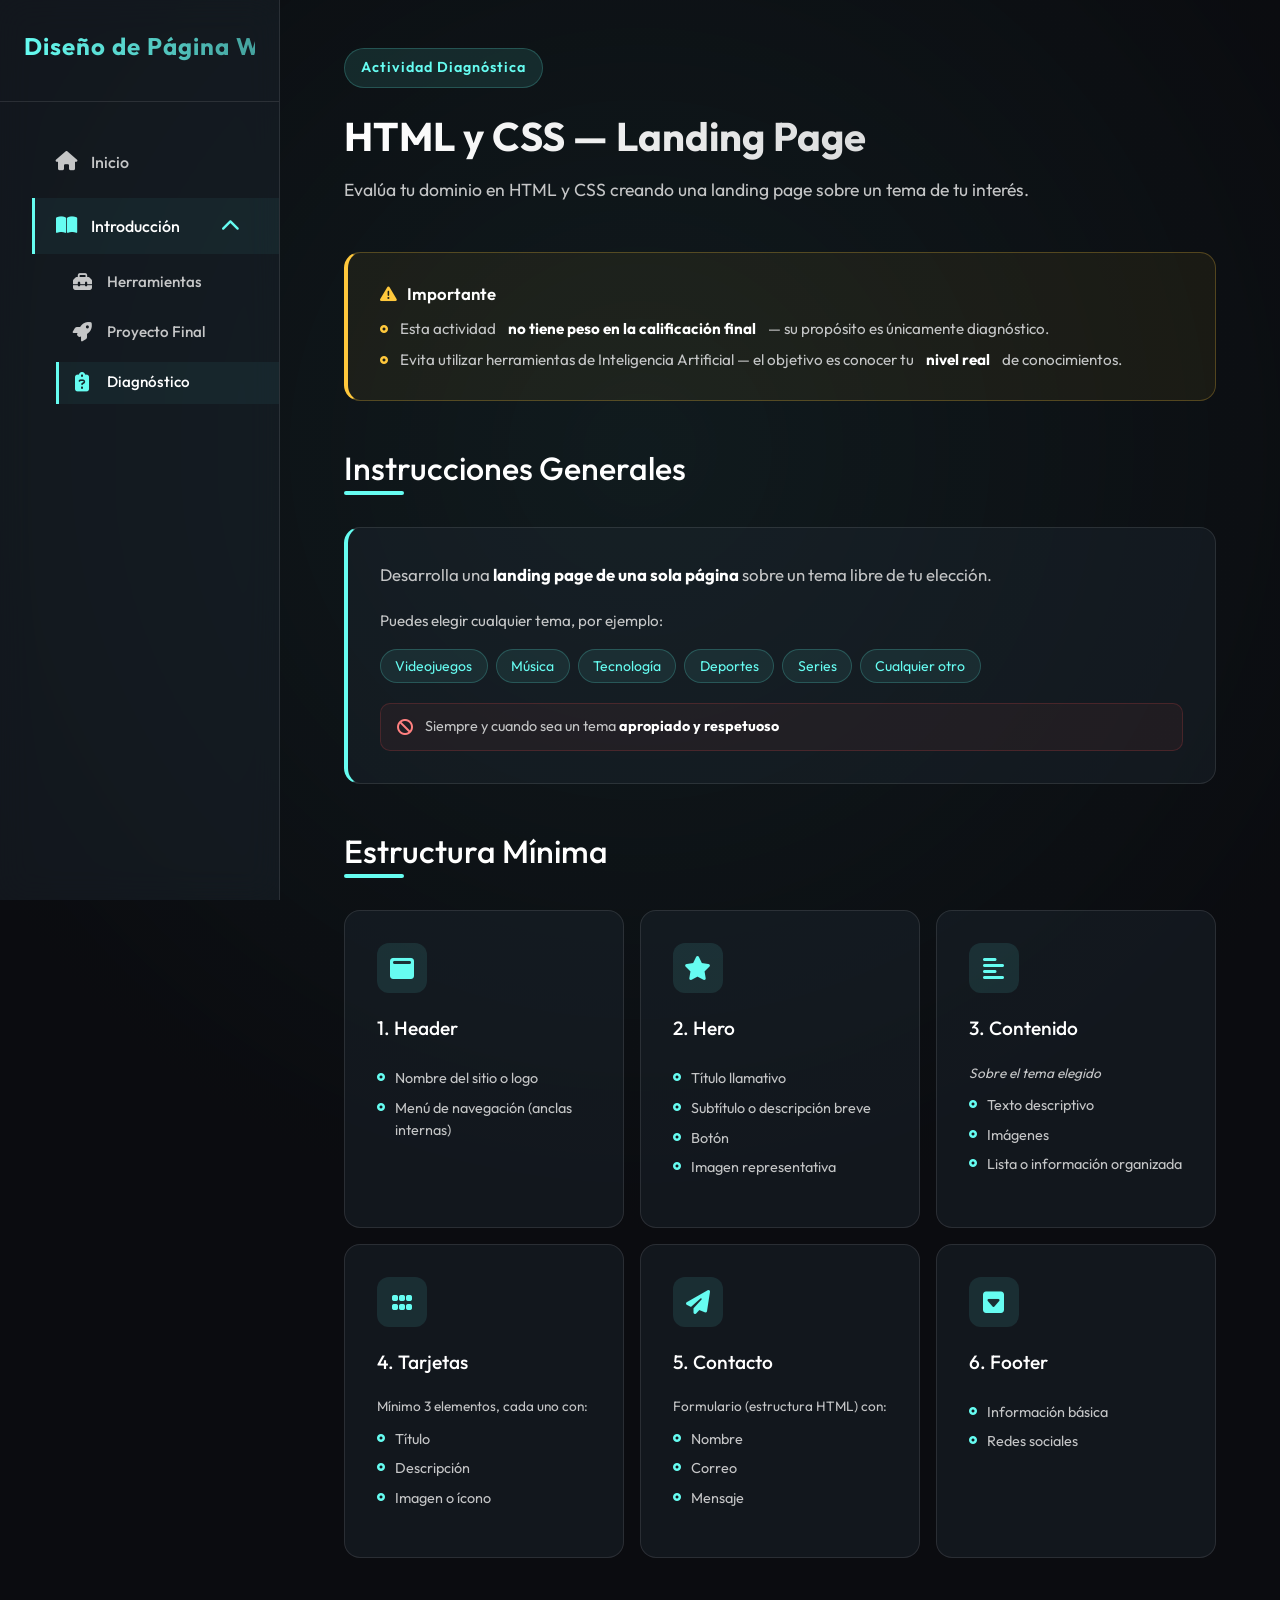
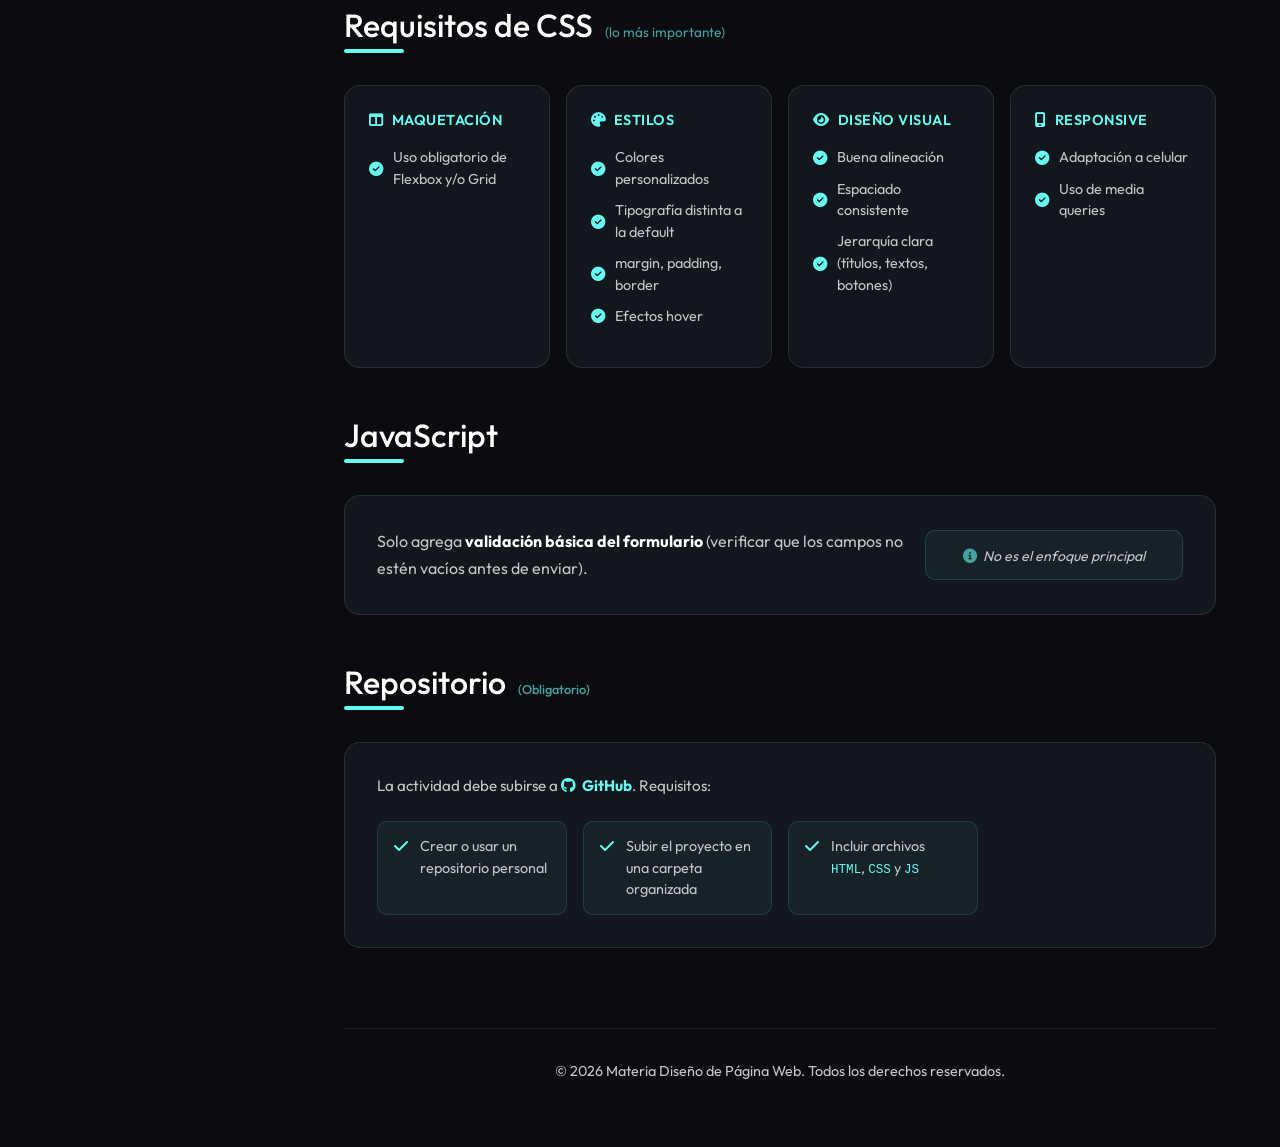
==== Introduccion/Actividad-Diagnostico/index.html @ 223dacec "Add initial project structure and core files for Diseño de Página Web course - Create README.md with" ====
<!DOCTYPE html>
<html lang="es">
<head>
    <meta charset="UTF-8">
    <meta name="viewport" content="width=device-width, initial-scale=1.0">
    <title>Diagnóstico | Diseño de Página Web</title>
    <!-- Bootstrap 5 -->
    <link rel="stylesheet" href="https://cdn.jsdelivr.net/npm/bootstrap@5.3.3/dist/css/bootstrap.min.css">
    <!-- FontAwesome for Icons -->
    <link rel="stylesheet" href="https://cdnjs.cloudflare.com/ajax/libs/font-awesome/6.4.0/css/all.min.css">
    <!-- Custom CSS -->
    <link rel="stylesheet" href="../../css/styles.css">
</head>
<body>

    <!-- Mobile Menu Toggle -->
    <button class="menu-toggle" id="menu-toggle">
        <i class="fa-solid fa-bars"></i>
    </button>

    <div class="app-container">
        
        <!-- Sidebar Navigation -->
        <aside class="sidebar" id="sidebar">
            <div class="sidebar-header dropdown-header">
                <h2>Diseño de Página Web <i class="fa-solid fa-chevron-down"></i></h2>
            </div>
            <nav class="sidebar-nav collapse-menu" id="sidebar-nav">
                <ul>
                    <li class="nav-item">
                        <a href="../../index.html" class="nav-link">
                            <i class="fa-solid fa-house"></i>
                            Inicio
                        </a>
                    </li>
                    <li class="nav-item accordion-item">
                        <div class="nav-link accordion-toggle active" style="cursor: pointer; display: flex; align-items: center; justify-content: space-between;">
                            <div style="display: flex; align-items: center;">
                                <i class="fa-solid fa-book-open"></i>
                                Introducción
                            </div>
                            <i class="fa-solid fa-chevron-down accordion-icon" style="transition: transform 0.3s ease; transform: rotate(-180deg);"></i>
                        </div>
                        <ul class="submenu" style="display: block; padding-left: 1.5rem; list-style: none; margin-top: 0.5rem; margin-bottom: 0.5rem;">
                            <li class="nav-item" style="margin-bottom: 0.5rem;">
                                <a href="../Herramientas/index.html" class="nav-link" style="font-size: 0.95rem; padding: 0.6rem 1rem;">
                                    <i class="fa-solid fa-toolbox"></i>
                                    Herramientas
                                </a>
                            </li>
                            <li class="nav-item" style="margin-bottom: 0.5rem;">
                                <a href="../Proyecto-Final/index.html" class="nav-link" style="font-size: 0.95rem; padding: 0.6rem 1rem;">
                                    <i class="fa-solid fa-rocket"></i>
                                    Proyecto Final
                                </a>
                            </li>
                            <li class="nav-item">
                                <a href="index.html" class="nav-link active" style="font-size: 0.95rem; padding: 0.6rem 1rem;">
                                    <i class="fa-solid fa-clipboard-question"></i>
                                    Diagnóstico
                                </a>
                            </li>
                        </ul>
                    </li>
                </ul>
            </nav>
        </aside>

        <!-- Main Content Area -->
        <main class="main-content">

            <div class="page-header">
                <span class="hero-tag">Actividad Diagnóstica</span>
                <h1 class="page-title">HTML y CSS — Landing Page</h1>
                <p class="page-desc">Evalúa tu dominio en HTML y CSS creando una landing page sobre un tema de tu interés.</p>
            </div>

            <!-- Aviso importante -->
            <section style="margin-bottom: 3rem;">
                <div style="background: rgba(255, 200, 60, 0.06); border: 1px solid rgba(255, 200, 60, 0.25); border-left: 4px solid #ffc83c; border-radius: 16px; padding: 1.75rem 2rem;">
                    <p style="color: var(--text-primary); font-weight: 600; font-size: 1.05rem; margin-bottom: 0.75rem;">
                        <i class="fa-solid fa-triangle-exclamation" style="color: #ffc83c; margin-right: 0.6rem;"></i>Importante
                    </p>
                    <ul style="list-style: none; padding: 0; margin: 0; display: flex; flex-direction: column; gap: 0.5rem;">
                        <li style="display: flex; align-items: center; gap: 0.75rem; color: var(--text-secondary); font-size: 0.95rem;">
                            <i class="fa-solid fa-circle-dot" style="color: #ffc83c; font-size: 0.5rem; flex-shrink: 0;"></i>
                            Esta actividad <strong style="color: var(--text-primary);">no tiene peso en la calificación final</strong> — su propósito es únicamente diagnóstico.
                        </li>
                        <li style="display: flex; align-items: center; gap: 0.75rem; color: var(--text-secondary); font-size: 0.95rem;">
                            <i class="fa-solid fa-circle-dot" style="color: #ffc83c; font-size: 0.5rem; flex-shrink: 0;"></i>
                            Evita utilizar herramientas de Inteligencia Artificial — el objetivo es conocer tu <strong style="color: var(--text-primary);">nivel real</strong> de conocimientos.
                        </li>
                    </ul>
                </div>
            </section>

            <!-- Instrucciones -->
            <section style="margin-bottom: 3rem;">
                <h2 class="section-title">Instrucciones Generales</h2>
                <div style="background: var(--glass-bg); border: 1px solid var(--glass-border); border-left: 4px solid var(--accent-primary); border-radius: 16px; padding: 2rem;">
                    <p style="color: var(--text-secondary); line-height: 1.8; font-size: 1.05rem; margin-bottom: 1.25rem;">
                        Desarrolla una <strong style="color: var(--text-primary);">landing page de una sola página</strong> sobre un tema libre de tu elección.
                    </p>
                    <p style="color: var(--text-secondary); font-size: 0.95rem; margin-bottom: 1rem;">Puedes elegir cualquier tema, por ejemplo:</p>
                    <div class="row g-2" style="margin-bottom: 1.25rem;">
                        <div class="col-auto"><span style="display: inline-block; padding: 0.35rem 0.9rem; background: rgba(102,252,241,0.08); border: 1px solid rgba(102,252,241,0.2); border-radius: 20px; color: var(--accent-primary); font-size: 0.88rem;">Videojuegos</span></div>
                        <div class="col-auto"><span style="display: inline-block; padding: 0.35rem 0.9rem; background: rgba(102,252,241,0.08); border: 1px solid rgba(102,252,241,0.2); border-radius: 20px; color: var(--accent-primary); font-size: 0.88rem;">Música</span></div>
                        <div class="col-auto"><span style="display: inline-block; padding: 0.35rem 0.9rem; background: rgba(102,252,241,0.08); border: 1px solid rgba(102,252,241,0.2); border-radius: 20px; color: var(--accent-primary); font-size: 0.88rem;">Tecnología</span></div>
                        <div class="col-auto"><span style="display: inline-block; padding: 0.35rem 0.9rem; background: rgba(102,252,241,0.08); border: 1px solid rgba(102,252,241,0.2); border-radius: 20px; color: var(--accent-primary); font-size: 0.88rem;">Deportes</span></div>
                        <div class="col-auto"><span style="display: inline-block; padding: 0.35rem 0.9rem; background: rgba(102,252,241,0.08); border: 1px solid rgba(102,252,241,0.2); border-radius: 20px; color: var(--accent-primary); font-size: 0.88rem;">Series</span></div>
                        <div class="col-auto"><span style="display: inline-block; padding: 0.35rem 0.9rem; background: rgba(102,252,241,0.08); border: 1px solid rgba(102,252,241,0.2); border-radius: 20px; color: var(--accent-primary); font-size: 0.88rem;">Cualquier otro</span></div>
                    </div>
                    <div style="display: flex; align-items: center; gap: 0.75rem; padding: 0.75rem 1rem; background: rgba(255,80,80,0.06); border: 1px solid rgba(255,80,80,0.18); border-radius: 10px;">
                        <i class="fa-solid fa-ban" style="color: #ff8080; flex-shrink: 0;"></i>
                        <span style="color: var(--text-secondary); font-size: 0.9rem;">Siempre y cuando sea un tema <strong style="color: var(--text-primary);">apropiado y respetuoso</strong></span>
                    </div>
                </div>
            </section>

            <!-- Estructura Mínima -->
            <section style="margin-bottom: 3rem;">
                <h2 class="section-title">Estructura Mínima</h2>
                <div class="row g-3">
                    <div class="col-12 col-sm-6 col-lg-4">
                        <div class="feature-card h-100">
                            <div class="feature-icon"><i class="fa-solid fa-window-maximize"></i></div>
                            <h3>1. Header</h3>
                            <ul style="list-style: none; padding: 0; margin-top: 0.75rem; display: flex; flex-direction: column; gap: 0.5rem;">
                                <li style="display: flex; align-items: flex-start; gap: 0.6rem; color: var(--text-secondary); font-size: 0.9rem;"><i class="fa-solid fa-circle-dot" style="color: var(--accent-primary); font-size: 0.5rem; margin-top: 5px; flex-shrink: 0;"></i> Nombre del sitio o logo</li>
                                <li style="display: flex; align-items: flex-start; gap: 0.6rem; color: var(--text-secondary); font-size: 0.9rem;"><i class="fa-solid fa-circle-dot" style="color: var(--accent-primary); font-size: 0.5rem; margin-top: 5px; flex-shrink: 0;"></i> Menú de navegación (anclas internas)</li>
                            </ul>
                        </div>
                    </div>
                    <div class="col-12 col-sm-6 col-lg-4">
                        <div class="feature-card h-100">
                            <div class="feature-icon"><i class="fa-solid fa-star"></i></div>
                            <h3>2. Hero</h3>
                            <ul style="list-style: none; padding: 0; margin-top: 0.75rem; display: flex; flex-direction: column; gap: 0.5rem;">
                                <li style="display: flex; align-items: flex-start; gap: 0.6rem; color: var(--text-secondary); font-size: 0.9rem;"><i class="fa-solid fa-circle-dot" style="color: var(--accent-primary); font-size: 0.5rem; margin-top: 5px; flex-shrink: 0;"></i> Título llamativo</li>
                                <li style="display: flex; align-items: flex-start; gap: 0.6rem; color: var(--text-secondary); font-size: 0.9rem;"><i class="fa-solid fa-circle-dot" style="color: var(--accent-primary); font-size: 0.5rem; margin-top: 5px; flex-shrink: 0;"></i> Subtítulo o descripción breve</li>
                                <li style="display: flex; align-items: flex-start; gap: 0.6rem; color: var(--text-secondary); font-size: 0.9rem;"><i class="fa-solid fa-circle-dot" style="color: var(--accent-primary); font-size: 0.5rem; margin-top: 5px; flex-shrink: 0;"></i> Botón</li>
                                <li style="display: flex; align-items: flex-start; gap: 0.6rem; color: var(--text-secondary); font-size: 0.9rem;"><i class="fa-solid fa-circle-dot" style="color: var(--accent-primary); font-size: 0.5rem; margin-top: 5px; flex-shrink: 0;"></i> Imagen representativa</li>
                            </ul>
                        </div>
                    </div>
                    <div class="col-12 col-sm-6 col-lg-4">
                        <div class="feature-card h-100">
                            <div class="feature-icon"><i class="fa-solid fa-align-left"></i></div>
                            <h3>3. Contenido</h3>
                            <p style="color: var(--text-secondary); font-size: 0.85rem; margin: 0.4rem 0 0.75rem; font-style: italic;">Sobre el tema elegido</p>
                            <ul style="list-style: none; padding: 0; display: flex; flex-direction: column; gap: 0.5rem;">
                                <li style="display: flex; align-items: flex-start; gap: 0.6rem; color: var(--text-secondary); font-size: 0.9rem;"><i class="fa-solid fa-circle-dot" style="color: var(--accent-primary); font-size: 0.5rem; margin-top: 5px; flex-shrink: 0;"></i> Texto descriptivo</li>
                                <li style="display: flex; align-items: flex-start; gap: 0.6rem; color: var(--text-secondary); font-size: 0.9rem;"><i class="fa-solid fa-circle-dot" style="color: var(--accent-primary); font-size: 0.5rem; margin-top: 5px; flex-shrink: 0;"></i> Imágenes</li>
                                <li style="display: flex; align-items: flex-start; gap: 0.6rem; color: var(--text-secondary); font-size: 0.9rem;"><i class="fa-solid fa-circle-dot" style="color: var(--accent-primary); font-size: 0.5rem; margin-top: 5px; flex-shrink: 0;"></i> Lista o información organizada</li>
                            </ul>
                        </div>
                    </div>
                    <div class="col-12 col-sm-6 col-lg-4">
                        <div class="feature-card h-100">
                            <div class="feature-icon"><i class="fa-solid fa-grip"></i></div>
                            <h3>4. Tarjetas</h3>
                            <p style="color: var(--text-secondary); font-size: 0.85rem; margin: 0.4rem 0 0.75rem;">Mínimo 3 elementos, cada uno con:</p>
                            <ul style="list-style: none; padding: 0; display: flex; flex-direction: column; gap: 0.5rem;">
                                <li style="display: flex; align-items: flex-start; gap: 0.6rem; color: var(--text-secondary); font-size: 0.9rem;"><i class="fa-solid fa-circle-dot" style="color: var(--accent-primary); font-size: 0.5rem; margin-top: 5px; flex-shrink: 0;"></i> Título</li>
                                <li style="display: flex; align-items: flex-start; gap: 0.6rem; color: var(--text-secondary); font-size: 0.9rem;"><i class="fa-solid fa-circle-dot" style="color: var(--accent-primary); font-size: 0.5rem; margin-top: 5px; flex-shrink: 0;"></i> Descripción</li>
                                <li style="display: flex; align-items: flex-start; gap: 0.6rem; color: var(--text-secondary); font-size: 0.9rem;"><i class="fa-solid fa-circle-dot" style="color: var(--accent-primary); font-size: 0.5rem; margin-top: 5px; flex-shrink: 0;"></i> Imagen o ícono</li>
                            </ul>
                        </div>
                    </div>
                    <div class="col-12 col-sm-6 col-lg-4">
                        <div class="feature-card h-100">
                            <div class="feature-icon"><i class="fa-solid fa-paper-plane"></i></div>
                            <h3>5. Contacto</h3>
                            <p style="color: var(--text-secondary); font-size: 0.85rem; margin: 0.4rem 0 0.75rem;">Formulario (estructura HTML) con:</p>
                            <ul style="list-style: none; padding: 0; display: flex; flex-direction: column; gap: 0.5rem;">
                                <li style="display: flex; align-items: flex-start; gap: 0.6rem; color: var(--text-secondary); font-size: 0.9rem;"><i class="fa-solid fa-circle-dot" style="color: var(--accent-primary); font-size: 0.5rem; margin-top: 5px; flex-shrink: 0;"></i> Nombre</li>
                                <li style="display: flex; align-items: flex-start; gap: 0.6rem; color: var(--text-secondary); font-size: 0.9rem;"><i class="fa-solid fa-circle-dot" style="color: var(--accent-primary); font-size: 0.5rem; margin-top: 5px; flex-shrink: 0;"></i> Correo</li>
                                <li style="display: flex; align-items: flex-start; gap: 0.6rem; color: var(--text-secondary); font-size: 0.9rem;"><i class="fa-solid fa-circle-dot" style="color: var(--accent-primary); font-size: 0.5rem; margin-top: 5px; flex-shrink: 0;"></i> Mensaje</li>
                            </ul>
                        </div>
                    </div>
                    <div class="col-12 col-sm-6 col-lg-4">
                        <div class="feature-card h-100">
                            <div class="feature-icon"><i class="fa-solid fa-square-caret-down"></i></div>
                            <h3>6. Footer</h3>
                            <ul style="list-style: none; padding: 0; margin-top: 0.75rem; display: flex; flex-direction: column; gap: 0.5rem;">
                                <li style="display: flex; align-items: flex-start; gap: 0.6rem; color: var(--text-secondary); font-size: 0.9rem;"><i class="fa-solid fa-circle-dot" style="color: var(--accent-primary); font-size: 0.5rem; margin-top: 5px; flex-shrink: 0;"></i> Información básica</li>
                                <li style="display: flex; align-items: flex-start; gap: 0.6rem; color: var(--text-secondary); font-size: 0.9rem;"><i class="fa-solid fa-circle-dot" style="color: var(--accent-primary); font-size: 0.5rem; margin-top: 5px; flex-shrink: 0;"></i> Redes sociales</li>
                            </ul>
                        </div>
                    </div>
                </div>
            </section>

            <!-- Requisitos CSS -->
            <section style="margin-bottom: 3rem;">
                <h2 class="section-title">Requisitos de CSS <span style="font-size: 0.85rem; font-weight: 400; color: var(--accent-secondary); margin-left: 0.4rem;">(lo más importante)</span></h2>
                <div class="row g-3">

                    <div class="col-12 col-md-6 col-xl-3">
                        <div style="background: var(--glass-bg); border: 1px solid var(--glass-border); border-radius: 16px; padding: 1.5rem; height: 100%;">
                            <p style="color: var(--accent-primary); font-weight: 600; margin-bottom: 1rem; font-size: 0.9rem; text-transform: uppercase; letter-spacing: 0.5px;">
                                <i class="fa-solid fa-table-columns" style="margin-right: 0.5rem;"></i>Maquetación
                            </p>
                            <ul style="list-style: none; padding: 0; display: flex; flex-direction: column; gap: 0.6rem;">
                                <li style="display: flex; align-items: center; gap: 0.6rem; color: var(--text-secondary); font-size: 0.9rem;"><i class="fa-solid fa-circle-check" style="color: var(--accent-primary); flex-shrink: 0;"></i> Uso obligatorio de Flexbox y/o Grid</li>
                            </ul>
                        </div>
                    </div>

                    <div class="col-12 col-md-6 col-xl-3">
                        <div style="background: var(--glass-bg); border: 1px solid var(--glass-border); border-radius: 16px; padding: 1.5rem; height: 100%;">
                            <p style="color: var(--accent-primary); font-weight: 600; margin-bottom: 1rem; font-size: 0.9rem; text-transform: uppercase; letter-spacing: 0.5px;">
                                <i class="fa-solid fa-palette" style="margin-right: 0.5rem;"></i>Estilos
                            </p>
                            <ul style="list-style: none; padding: 0; display: flex; flex-direction: column; gap: 0.6rem;">
                                <li style="display: flex; align-items: center; gap: 0.6rem; color: var(--text-secondary); font-size: 0.9rem;"><i class="fa-solid fa-circle-check" style="color: var(--accent-primary); flex-shrink: 0;"></i> Colores personalizados</li>
                                <li style="display: flex; align-items: center; gap: 0.6rem; color: var(--text-secondary); font-size: 0.9rem;"><i class="fa-solid fa-circle-check" style="color: var(--accent-primary); flex-shrink: 0;"></i> Tipografía distinta a la default</li>
                                <li style="display: flex; align-items: center; gap: 0.6rem; color: var(--text-secondary); font-size: 0.9rem;"><i class="fa-solid fa-circle-check" style="color: var(--accent-primary); flex-shrink: 0;"></i> margin, padding, border</li>
                                <li style="display: flex; align-items: center; gap: 0.6rem; color: var(--text-secondary); font-size: 0.9rem;"><i class="fa-solid fa-circle-check" style="color: var(--accent-primary); flex-shrink: 0;"></i> Efectos hover</li>
                            </ul>
                        </div>
                    </div>

                    <div class="col-12 col-md-6 col-xl-3">
                        <div style="background: var(--glass-bg); border: 1px solid var(--glass-border); border-radius: 16px; padding: 1.5rem; height: 100%;">
                            <p style="color: var(--accent-primary); font-weight: 600; margin-bottom: 1rem; font-size: 0.9rem; text-transform: uppercase; letter-spacing: 0.5px;">
                                <i class="fa-solid fa-eye" style="margin-right: 0.5rem;"></i>Diseño Visual
                            </p>
                            <ul style="list-style: none; padding: 0; display: flex; flex-direction: column; gap: 0.6rem;">
                                <li style="display: flex; align-items: center; gap: 0.6rem; color: var(--text-secondary); font-size: 0.9rem;"><i class="fa-solid fa-circle-check" style="color: var(--accent-primary); flex-shrink: 0;"></i> Buena alineación</li>
                                <li style="display: flex; align-items: center; gap: 0.6rem; color: var(--text-secondary); font-size: 0.9rem;"><i class="fa-solid fa-circle-check" style="color: var(--accent-primary); flex-shrink: 0;"></i> Espaciado consistente</li>
                                <li style="display: flex; align-items: center; gap: 0.6rem; color: var(--text-secondary); font-size: 0.9rem;"><i class="fa-solid fa-circle-check" style="color: var(--accent-primary); flex-shrink: 0;"></i> Jerarquía clara (títulos, textos, botones)</li>
                            </ul>
                        </div>
                    </div>

                    <div class="col-12 col-md-6 col-xl-3">
                        <div style="background: var(--glass-bg); border: 1px solid var(--glass-border); border-radius: 16px; padding: 1.5rem; height: 100%;">
                            <p style="color: var(--accent-primary); font-weight: 600; margin-bottom: 1rem; font-size: 0.9rem; text-transform: uppercase; letter-spacing: 0.5px;">
                                <i class="fa-solid fa-mobile-screen" style="margin-right: 0.5rem;"></i>Responsive
                            </p>
                            <ul style="list-style: none; padding: 0; display: flex; flex-direction: column; gap: 0.6rem;">
                                <li style="display: flex; align-items: center; gap: 0.6rem; color: var(--text-secondary); font-size: 0.9rem;"><i class="fa-solid fa-circle-check" style="color: var(--accent-primary); flex-shrink: 0;"></i> Adaptación a celular</li>
                                <li style="display: flex; align-items: center; gap: 0.6rem; color: var(--text-secondary); font-size: 0.9rem;"><i class="fa-solid fa-circle-check" style="color: var(--accent-primary); flex-shrink: 0;"></i> Uso de media queries</li>
                            </ul>
                        </div>
                    </div>

                </div>
            </section>

            <!-- JavaScript -->
            <section style="margin-bottom: 3rem;">
                <h2 class="section-title">JavaScript</h2>
                <div style="background: var(--glass-bg); border: 1px solid var(--glass-border); border-radius: 16px; padding: 2rem;">
                    <div class="row align-items-center g-3">
                        <div class="col-12 col-md-8">
                            <p style="color: var(--text-secondary); line-height: 1.7; margin: 0;">
                                Solo agrega <strong style="color: var(--text-primary);">validación básica del formulario</strong> (verificar que los campos no estén vacíos antes de enviar).
                            </p>
                        </div>
                        <div class="col-12 col-md-4">
                            <div style="padding: 0.75rem 1rem; background: rgba(102,252,241,0.05); border: 1px solid rgba(102,252,241,0.15); border-radius: 10px; text-align: center;">
                                <span style="color: var(--text-secondary); font-size: 0.88rem; font-style: italic;">
                                    <i class="fa-solid fa-circle-info" style="color: var(--accent-secondary); margin-right: 0.4rem;"></i>No es el enfoque principal
                                </span>
                            </div>
                        </div>
                    </div>
                </div>
            </section>

            <!-- Repositorio -->
            <section style="margin-bottom: 3rem;">
                <h2 class="section-title">Repositorio <span style="font-size: 0.8rem; font-weight: 500; color: var(--accent-secondary); margin-left: 0.4rem;">(Obligatorio)</span></h2>
                <div style="background: var(--glass-bg); border: 1px solid var(--glass-border); border-radius: 16px; padding: 2rem;">
                    <p style="color: var(--text-secondary); margin-bottom: 1.5rem; font-size: 0.95rem;">
                        La actividad debe subirse a <strong style="color: var(--accent-primary);"><i class="fa-brands fa-github" style="margin-right: 0.35rem;"></i>GitHub</strong>. Requisitos:
                    </p>
                    <div class="row g-3">
                        <div class="col-12 col-sm-6 col-lg-3">
                            <div style="display: flex; align-items: flex-start; gap: 0.75rem; padding: 0.85rem 1rem; background: rgba(102,252,241,0.05); border: 1px solid rgba(102,252,241,0.12); border-radius: 10px; height: 100%;">
                                <i class="fa-solid fa-check" style="color: var(--accent-primary); margin-top: 2px; flex-shrink: 0;"></i>
                                <span style="color: var(--text-secondary); font-size: 0.9rem;">Crear o usar un repositorio personal</span>
                            </div>
                        </div>
                        <div class="col-12 col-sm-6 col-lg-3">
                            <div style="display: flex; align-items: flex-start; gap: 0.75rem; padding: 0.85rem 1rem; background: rgba(102,252,241,0.05); border: 1px solid rgba(102,252,241,0.12); border-radius: 10px; height: 100%;">
                                <i class="fa-solid fa-check" style="color: var(--accent-primary); margin-top: 2px; flex-shrink: 0;"></i>
                                <span style="color: var(--text-secondary); font-size: 0.9rem;">Subir el proyecto en una carpeta organizada</span>
                            </div>
                        </div>
                        <div class="col-12 col-sm-6 col-lg-3">
                            <div style="display: flex; align-items: flex-start; gap: 0.75rem; padding: 0.85rem 1rem; background: rgba(102,252,241,0.05); border: 1px solid rgba(102,252,241,0.12); border-radius: 10px; height: 100%;">
                                <i class="fa-solid fa-check" style="color: var(--accent-primary); margin-top: 2px; flex-shrink: 0;"></i>
                                <span style="color: var(--text-secondary); font-size: 0.9rem;">Incluir archivos <code style="color: var(--accent-primary);">HTML</code>, <code style="color: var(--accent-primary);">CSS</code> y <code style="color: var(--accent-primary);">JS</code></span>
                            </div>
                        </div>
                    </div>
                </div>
            </section>

            <footer>
                <p>&copy; 2026 Materia Diseño de Página Web. Todos los derechos reservados.</p>
            </footer>
        </main>
    </div>

    <!-- Bootstrap 5 JS -->
    <script src="https://cdn.jsdelivr.net/npm/bootstrap@5.3.3/dist/js/bootstrap.bundle.min.js"></script>
    <!-- Scripts -->
    <script src="../../js/script.js"></script>
</body>
</html>
---- css/styles.css ----
@import url('https://fonts.googleapis.com/css2?family=Outfit:wght@300;400;500;600;700&display=swap');

:root {
    /* Color Palette */
    --bg-main: #0B0C10;
    --bg-secondary: #1F2833;
    --accent-primary: #66FCF1;
    --accent-secondary: #45A29E;
    --text-primary: #FFFFFF;
    --text-secondary: #C5C6C7;
    
    /* Glassmorphism */
    --glass-bg: rgba(31, 40, 51, 0.4);
    --glass-border: rgba(255, 255, 255, 0.1);
    --glass-shadow: 0 8px 32px 0 rgba(0, 0, 0, 0.37);
    
    /* Variables */
    --sidebar-width: 280px;
    --transition-speed: 0.3s;
}

* {
    margin: 0;
    padding: 0;
    box-sizing: border-box;
    font-family: 'Outfit', sans-serif;
}

body {
    background-color: var(--bg-main);
    color: var(--text-primary);
    display: flex;
    min-height: 100vh;
    overflow-x: hidden;
    position: relative;
}

/* Background effects */
body::before {
    content: '';
    position: fixed;
    top: -50%;
    left: -50%;
    width: 200%;
    height: 200%;
    background: radial-gradient(circle at 50% 50%, rgba(69, 162, 158, 0.1) 0%, rgba(11, 12, 16, 1) 50%);
    z-index: -1;
}

/* --- Layout --- */
.app-container {
    display: flex;
    width: 100%;
}

/* --- Sidebar --- */
.sidebar {
    width: var(--sidebar-width);
    background: var(--glass-bg);
    backdrop-filter: blur(16px);
    -webkit-backdrop-filter: blur(16px);
    border-right: 1px solid var(--glass-border);
    height: 100vh;
    position: fixed;
    top: 0;
    left: 0;
    display: flex;
    flex-direction: column;
    transition: transform var(--transition-speed) ease;
    z-index: 100;
}

.sidebar-header {
    padding: 2rem 1.5rem;
    border-bottom: 1px solid var(--glass-border);
}

.sidebar-header h2 {
    font-size: 1.5rem;
    font-weight: 700;
    background: linear-gradient(90deg, var(--accent-primary), var(--accent-secondary));
    -webkit-background-clip: text;
    -webkit-text-fill-color: transparent;
    letter-spacing: 1px;
}

.sidebar-nav {
    padding: 2rem 0;
    flex: 1;
    overflow-y: auto;
}

.nav-item {
    list-style: none;
    margin-bottom: 0.5rem;
}

.nav-link {
    display: flex;
    align-items: center;
    padding: 1rem 1.5rem;
    color: var(--text-secondary);
    text-decoration: none;
    font-weight: 500;
    transition: all var(--transition-speed) ease;
    position: relative;
}

.nav-link i {
    margin-right: 15px;
    font-size: 1.2rem;
    width: 20px;
    text-align: center;
    transition: color var(--transition-speed);
}

.nav-link:hover, .nav-link.active {
    color: var(--text-primary);
    background: rgba(102, 252, 241, 0.05);
}

.nav-link:hover i, .nav-link.active i {
    color: var(--accent-primary);
}

.nav-link::before {
    content: '';
    position: absolute;
    left: 0;
    top: 0;
    height: 100%;
    width: 3px;
    background: var(--accent-primary);
    transform: scaleY(0);
    transition: transform var(--transition-speed) ease;
    transform-origin: center;
}

.nav-link:hover::before, .nav-link.active::before {
    transform: scaleY(1);
}

/* Mobile Toggle */
.menu-toggle {
    display: none;
    position: fixed;
    top: 1.5rem;
    left: 1.5rem;
    z-index: 1000;
    background: var(--glass-bg);
    border: 1px solid var(--glass-border);
    backdrop-filter: blur(8px);
    color: var(--text-primary);
    width: 45px;
    height: 45px;
    border-radius: 50%;
    cursor: pointer;
    align-items: center;
    justify-content: center;
    font-size: 1.2rem;
    box-shadow: var(--glass-shadow);
}

/* --- Main Content --- */
.main-content {
    margin-left: var(--sidebar-width);
    flex: 1;
    padding: 3rem 4rem;
    max-width: calc(100vw - var(--sidebar-width));
    min-height: 100vh;
}

/* Hero Section */
.hero-section {
    background: var(--glass-bg);
    backdrop-filter: blur(12px);
    border: 1px solid var(--glass-border);
    border-radius: 20px;
    padding: 4rem;
    margin-bottom: 3rem;
    box-shadow: var(--glass-shadow);
    position: relative;
    overflow: hidden;
}

.hero-section::after {
    content: '';
    position: absolute;
    top: 0;
    right: 0;
    width: 300px;
    height: 300px;
    background: var(--accent-primary);
    filter: blur(150px);
    opacity: 0.15;
    border-radius: 50%;
    pointer-events: none;
}

.hero-tag {
    display: inline-block;
    padding: 0.5rem 1rem;
    background: rgba(102, 252, 241, 0.1);
    color: var(--accent-primary);
    border-radius: 30px;
    font-size: 0.9rem;
    font-weight: 600;
    letter-spacing: 1px;
    margin-bottom: 1.5rem;
    border: 1px solid rgba(102, 252, 241, 0.2);
}

.hero-title {
    font-size: 3.5rem;
    font-weight: 700;
    line-height: 1.2;
    margin-bottom: 1.5rem;
}

.hero-title span {
    color: var(--accent-primary);
}

.hero-desc {
    font-size: 1.2rem;
    color: var(--text-secondary);
    max-width: 600px;
    line-height: 1.6;
}

/* Features Grid */
.features-grid {
    display: grid;
    grid-template-columns: repeat(auto-fit, minmax(250px, 1fr));
    gap: 2rem;
    margin-bottom: 4rem;
}

.feature-card {
    background: var(--glass-bg);
    border: 1px solid var(--glass-border);
    border-radius: 16px;
    padding: 2rem;
    transition: transform 0.3s ease, box-shadow 0.3s ease;
    display: flex;
    flex-direction: column;
    align-items: flex-start;
}

.feature-card:hover {
    transform: translateY(-5px);
    box-shadow: 0 10px 30px rgba(102, 252, 241, 0.1);
    border-color: rgba(102, 252, 241, 0.3);
}

.feature-icon {
    width: 50px;
    height: 50px;
    background: rgba(102, 252, 241, 0.1);
    color: var(--accent-primary);
    border-radius: 12px;
    display: flex;
    align-items: center;
    justify-content: center;
    font-size: 1.5rem;
    margin-bottom: 1.5rem;
}

.feature-card h3 {
    font-size: 1.2rem;
    margin-bottom: 1rem;
    color: var(--text-primary);
}

.feature-card p {
    color: var(--text-secondary);
    line-height: 1.5;
    font-size: 0.95rem;
}

/* Section Titles */
.section-title {
    font-size: 2rem;
    margin-bottom: 2rem;
    position: relative;
    padding-bottom: 0.5rem;
    display: inline-block;
}

.section-title::after {
    content: '';
    position: absolute;
    bottom: 0;
    left: 0;
    width: 60px;
    height: 4px;
    background: var(--accent-primary);
    border-radius: 2px;
}

/* Evaluation Table */
.table-container {
    background: var(--glass-bg);
    border: 1px solid var(--glass-border);
    border-radius: 16px;
    padding: 1.5rem;
    overflow-x: auto;
    box-shadow: var(--glass-shadow);
}

.eval-table {
    width: 100%;
    border-collapse: separate;
    border-spacing: 0;
    text-align: left;
}

.eval-table th {
    background: rgba(31, 40, 51, 0.8);
    color: var(--accent-primary);
    font-weight: 600;
    padding: 1.2rem;
    text-transform: uppercase;
    font-size: 0.9rem;
    letter-spacing: 1px;
}

.eval-table th:first-child {
    border-top-left-radius: 12px;
}

.eval-table th:last-child {
    border-top-right-radius: 12px;
}

.eval-table td {
    padding: 1.2rem;
    border-bottom: 1px solid var(--glass-border);
    color: var(--text-secondary);
    line-height: 1.6;
}

.eval-table tr:last-child td {
    border-bottom: none;
}

.eval-table tr:hover td {
    background: rgba(255, 255, 255, 0.02);
    color: var(--text-primary);
}

.criterion-name {
    font-weight: 600;
    color: var(--text-primary);
}

.weight-badge {
    display: inline-block;
    padding: 0.4rem 0.8rem;
    background: rgba(102, 252, 241, 0.15);
    color: var(--accent-primary);
    border-radius: 20px;
    font-weight: 700;
    font-size: 0.9rem;
    border: 1px solid rgba(102, 252, 241, 0.3);
}

/* Standard Page Layout (for inner pages) */
.page-header {
    margin-bottom: 3rem;
}

.page-title {
    font-size: 2.5rem;
    font-weight: 700;
    margin-bottom: 1rem;
    background: linear-gradient(90deg, #fff, var(--text-secondary));
    -webkit-background-clip: text;
    -webkit-text-fill-color: transparent;
}

.page-desc {
    color: var(--text-secondary);
    font-size: 1.1rem;
    max-width: 700px;
    line-height: 1.6;
}

.content-card {
    background: var(--glass-bg);
    border: 1px solid var(--glass-border);
    border-radius: 16px;
    padding: 3rem;
    min-height: 400px;
    display: flex;
    flex-direction: column;
    align-items: center;
    justify-content: center;
    text-align: center;
}

.content-card i {
    font-size: 4rem;
    color: var(--accent-secondary);
    margin-bottom: 1.5rem;
    opacity: 0.5;
}

/* Footer */
footer {
    margin-top: 5rem;
    padding-top: 2rem;
    border-top: 1px solid var(--glass-border);
    text-align: center;
    color: var(--text-secondary);
    font-size: 0.9rem;
}

/* Responsive Design */
@media (max-width: 1024px) {
    .main-content {
        padding: 2.5rem;
    }
    .hero-title {
        font-size: 2.8rem;
    }
}

@media (max-width: 768px) {
    .menu-toggle {
        display: flex;
    }
    
    .sidebar {
        transform: translateX(-100%);
    }
    
    .sidebar.open {
        transform: translateX(0);
    }
    
    .main-content {
        margin-left: 0;
        max-width: 100vw;
        padding: 5rem 1.5rem 2rem 1.5rem;
    }
    
    .hero-section {
        padding: 2.5rem 1.5rem;
    }
    
    .hero-title {
        font-size: 2.2rem;
    }
    
    .eval-table th, .eval-table td {
        padding: 1rem 0.5rem;
    }
    
    .eval-table {
        display: block;
    }
    
    .eval-table thead {
        display: none;
    }
    
    .eval-table tbody, .eval-table tr, .eval-table td {
        display: block;
        width: 100%;
    }
    
    .eval-table tr {
        margin-bottom: 1.5rem;
        background: rgba(255, 255, 255, 0.02);
        border: 1px solid var(--glass-border);
        border-radius: 12px;
        padding: 1rem;
    }
    
    .eval-table td {
        border-bottom: none;
        padding: 0.5rem 0;
    }
    
    .eval-table td::before {
        content: attr(data-label);
        font-weight: 600;
        color: var(--accent-primary);
        display: block;
        margin-bottom: 0.5rem;
        text-transform: uppercase;
        font-size: 0.8rem;
    }
}
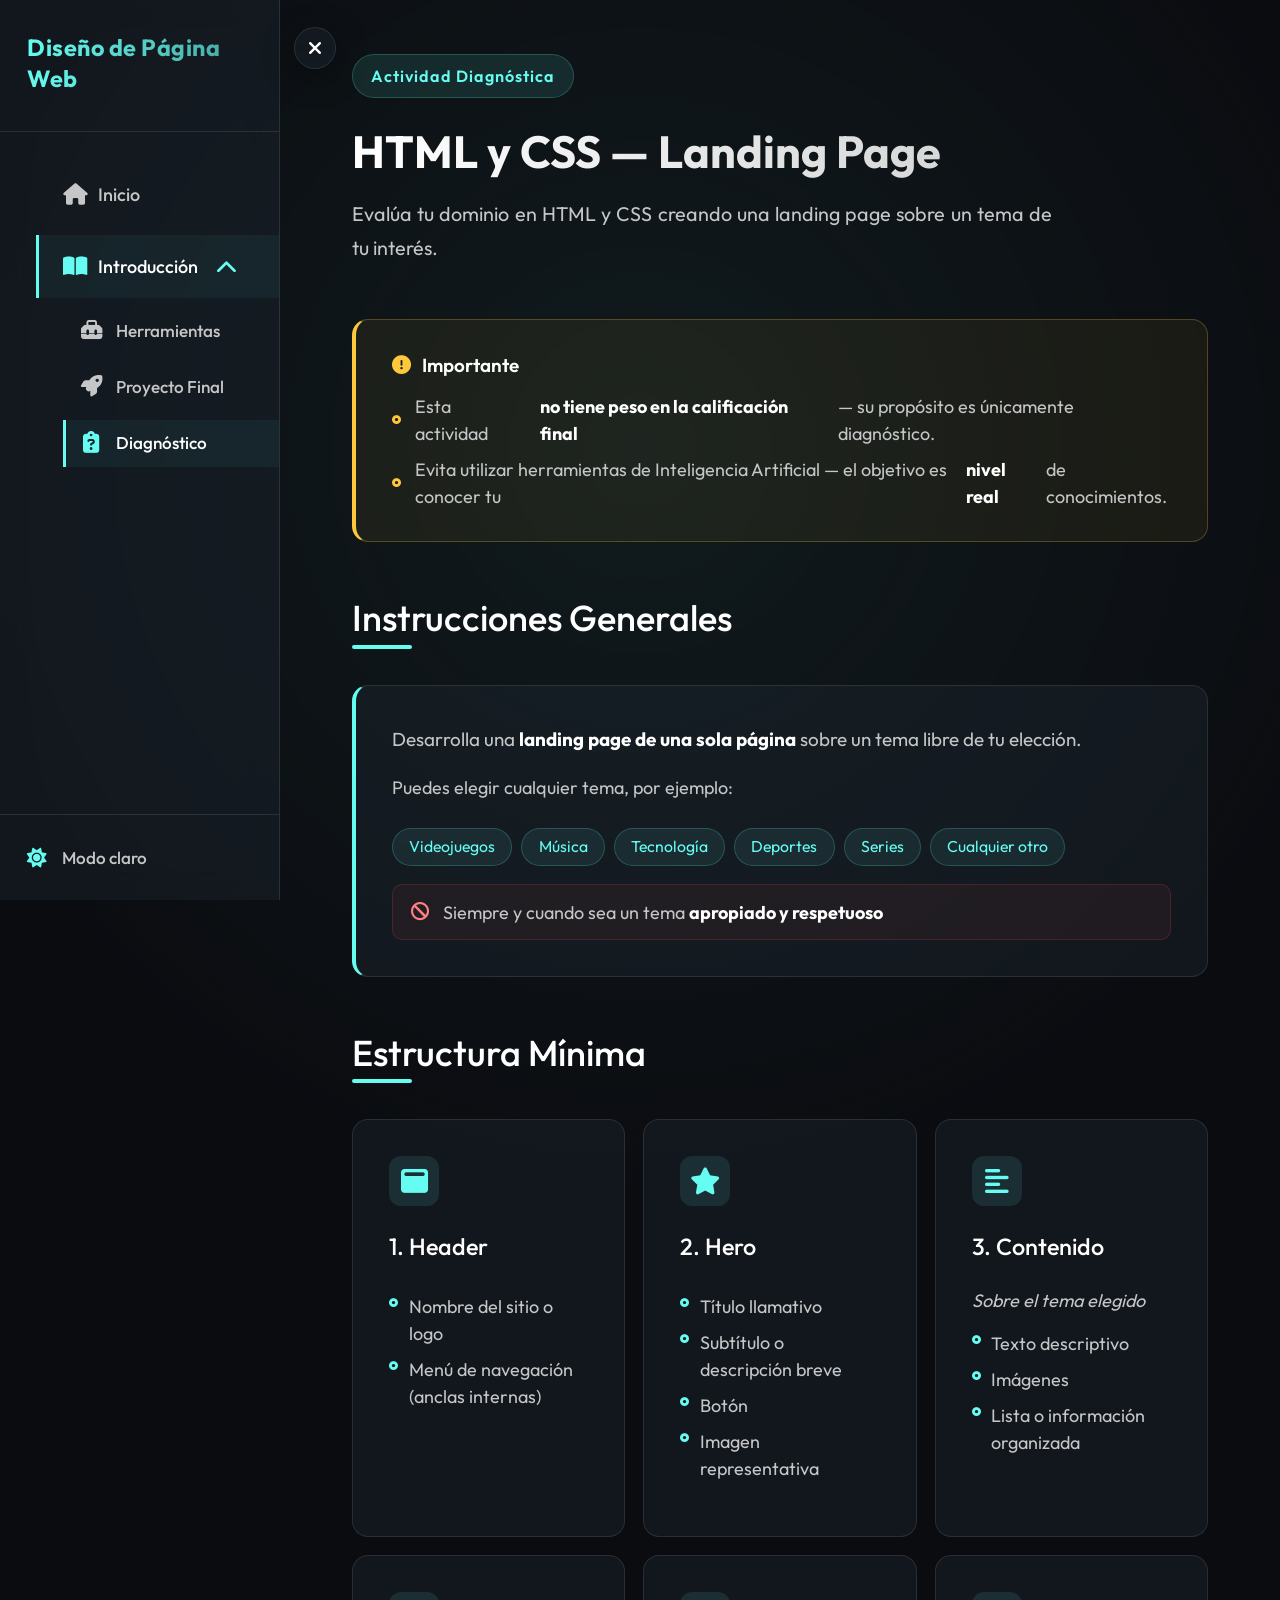
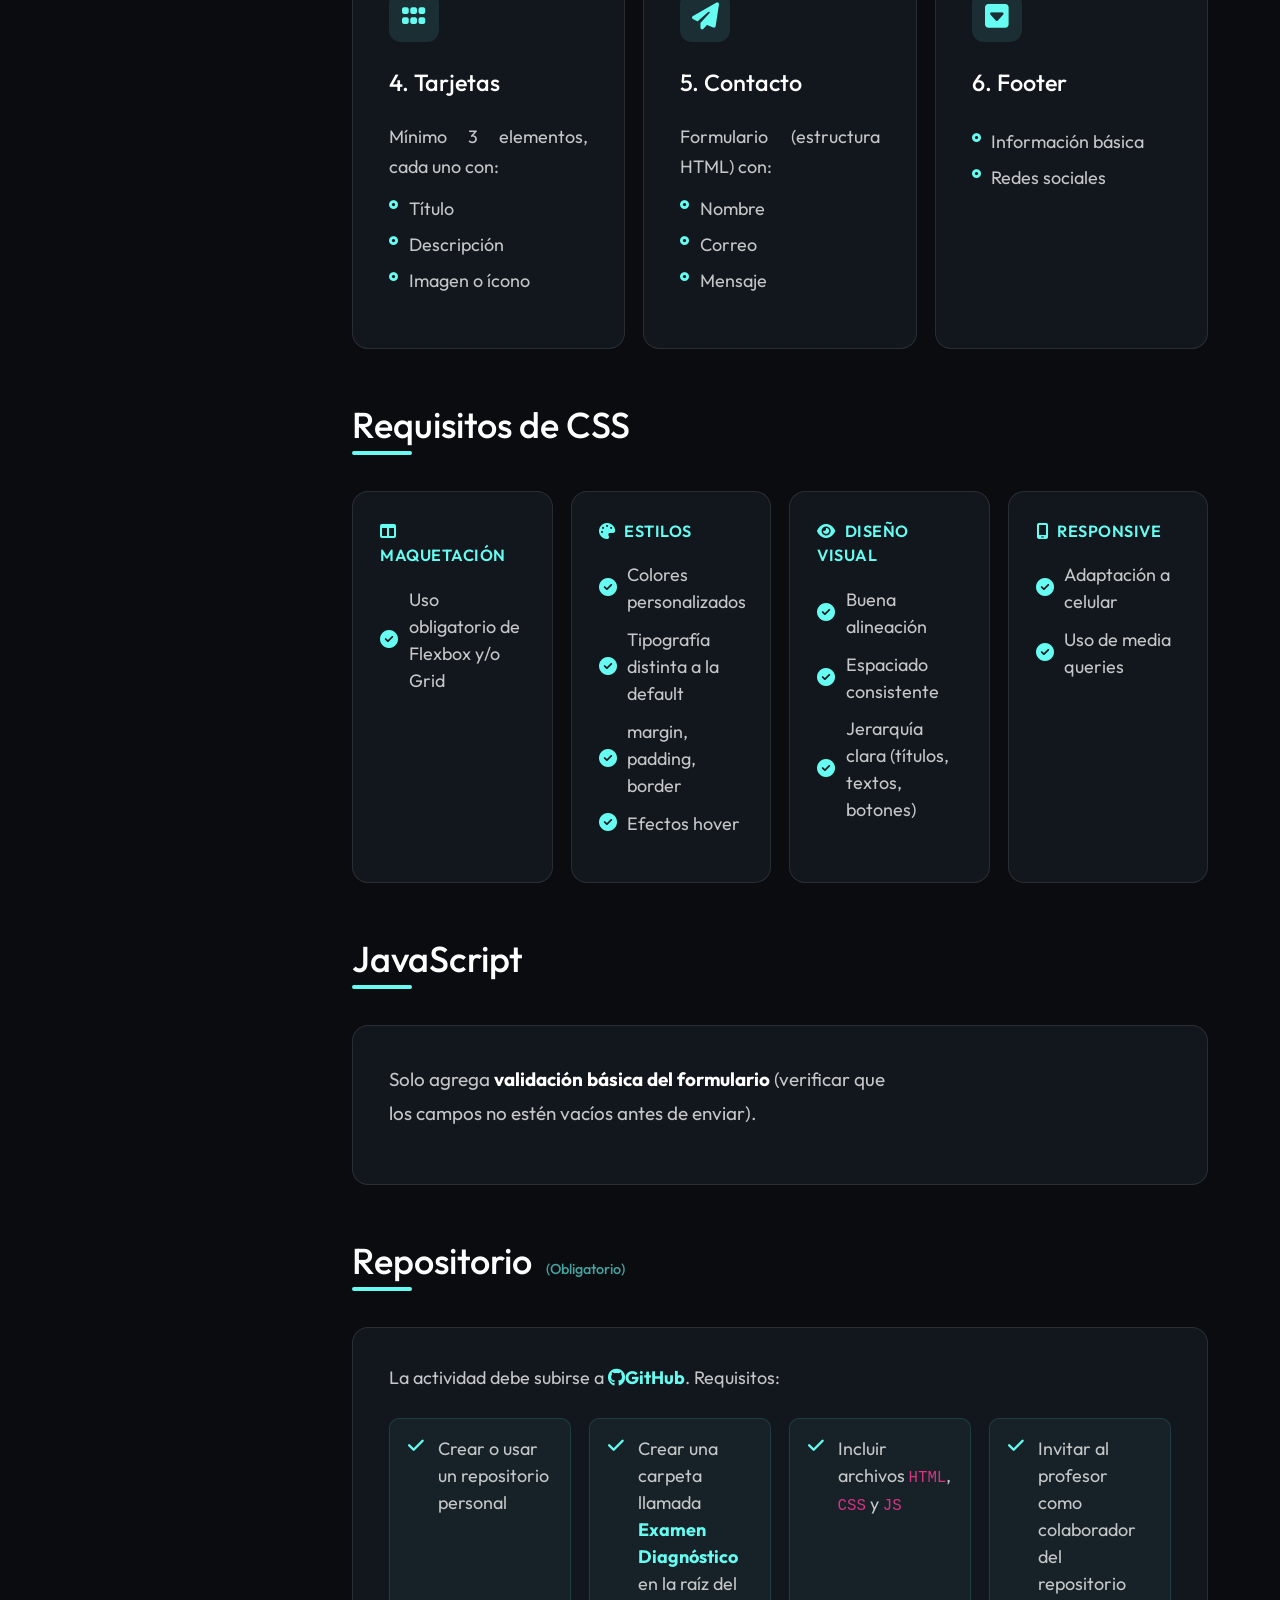
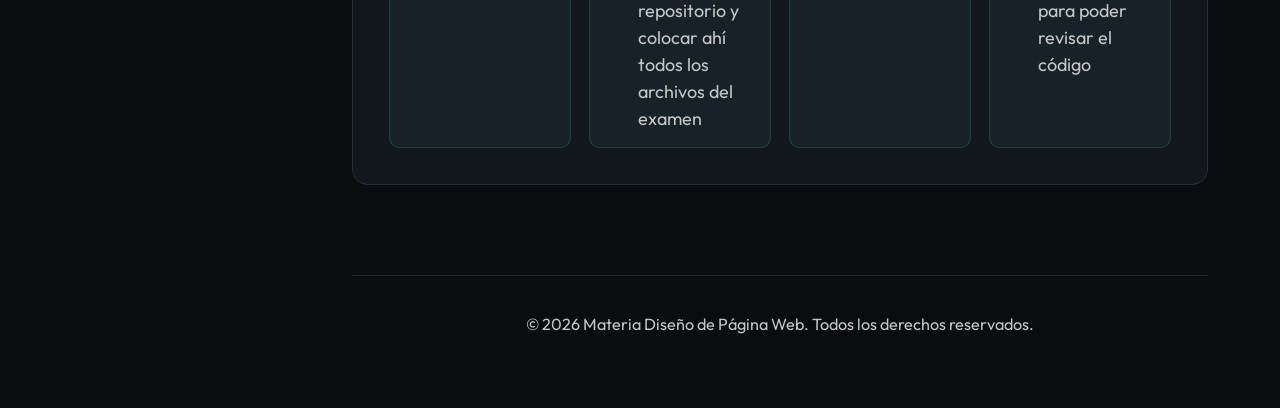
==== commit 09069cb6: "Refactor HTML structure and enhance interactivity - Updated index.html to include a dark theme attri" ====
--- a/Introduccion/Actividad-Diagnostico/index.html
+++ b/Introduccion/Actividad-Diagnostico/index.html
@@ -1,133 +1,90 @@
 <!DOCTYPE html>
-<html lang="es">
+<html lang="es" data-theme="dark">
 <head>
     <meta charset="UTF-8">
     <meta name="viewport" content="width=device-width, initial-scale=1.0">
     <title>Diagnóstico | Diseño de Página Web</title>
-    <!-- Bootstrap 5 -->
+    
     <link rel="stylesheet" href="https://cdn.jsdelivr.net/npm/bootstrap@5.3.3/dist/css/bootstrap.min.css">
-    <!-- FontAwesome for Icons -->
+    
     <link rel="stylesheet" href="https://cdnjs.cloudflare.com/ajax/libs/font-awesome/6.4.0/css/all.min.css">
-    <!-- Custom CSS -->
+    
     <link rel="stylesheet" href="../../css/styles.css">
 </head>
 <body>
 
-    <!-- Mobile Menu Toggle -->
-    <button class="menu-toggle" id="menu-toggle">
+    
+    <button class="menu-toggle" id="menu-toggle" aria-label="Abrir o cerrar menú lateral">
         <i class="fa-solid fa-bars"></i>
     </button>
 
     <div class="app-container">
         
-        <!-- Sidebar Navigation -->
-        <aside class="sidebar" id="sidebar">
-            <div class="sidebar-header dropdown-header">
-                <h2>Diseño de Página Web <i class="fa-solid fa-chevron-down"></i></h2>
-            </div>
-            <nav class="sidebar-nav collapse-menu" id="sidebar-nav">
-                <ul>
-                    <li class="nav-item">
-                        <a href="../../index.html" class="nav-link">
-                            <i class="fa-solid fa-house"></i>
-                            Inicio
-                        </a>
-                    </li>
-                    <li class="nav-item accordion-item">
-                        <div class="nav-link accordion-toggle active" style="cursor: pointer; display: flex; align-items: center; justify-content: space-between;">
-                            <div style="display: flex; align-items: center;">
-                                <i class="fa-solid fa-book-open"></i>
-                                Introducción
-                            </div>
-                            <i class="fa-solid fa-chevron-down accordion-icon" style="transition: transform 0.3s ease; transform: rotate(-180deg);"></i>
-                        </div>
-                        <ul class="submenu" style="display: block; padding-left: 1.5rem; list-style: none; margin-top: 0.5rem; margin-bottom: 0.5rem;">
-                            <li class="nav-item" style="margin-bottom: 0.5rem;">
-                                <a href="../Herramientas/index.html" class="nav-link" style="font-size: 0.95rem; padding: 0.6rem 1rem;">
-                                    <i class="fa-solid fa-toolbox"></i>
-                                    Herramientas
-                                </a>
-                            </li>
-                            <li class="nav-item" style="margin-bottom: 0.5rem;">
-                                <a href="../Proyecto-Final/index.html" class="nav-link" style="font-size: 0.95rem; padding: 0.6rem 1rem;">
-                                    <i class="fa-solid fa-rocket"></i>
-                                    Proyecto Final
-                                </a>
-                            </li>
-                            <li class="nav-item">
-                                <a href="index.html" class="nav-link active" style="font-size: 0.95rem; padding: 0.6rem 1rem;">
-                                    <i class="fa-solid fa-clipboard-question"></i>
-                                    Diagnóstico
-                                </a>
-                            </li>
-                        </ul>
-                    </li>
-                </ul>
-            </nav>
-        </aside>
-
-        <!-- Main Content Area -->
+        
+        <aside class="sidebar" id="sidebar"></aside>
+
+        
         <main class="main-content">
 
             <div class="page-header">
                 <span class="hero-tag">Actividad Diagnóstica</span>
-                <h1 class="page-title">HTML y CSS — Landing Page</h1>
+                <h1 class="page-title">HTML y CSS &mdash; Landing Page</h1>
                 <p class="page-desc">Evalúa tu dominio en HTML y CSS creando una landing page sobre un tema de tu interés.</p>
             </div>
 
-            <!-- Aviso importante -->
-            <section style="margin-bottom: 3rem;">
-                <div style="background: rgba(255, 200, 60, 0.06); border: 1px solid rgba(255, 200, 60, 0.25); border-left: 4px solid #ffc83c; border-radius: 16px; padding: 1.75rem 2rem;">
-                    <p style="color: var(--text-primary); font-weight: 600; font-size: 1.05rem; margin-bottom: 0.75rem;">
-                        <i class="fa-solid fa-triangle-exclamation" style="color: #ffc83c; margin-right: 0.6rem;"></i>Importante
+            
+            <section class="section-mb">
+                <div class="warning-panel">
+                    <p class="warning-panel__title">
+                        <i class="fa-solid fa-circle-exclamation warning-panel__icon"></i>Importante
                     </p>
-                    <ul style="list-style: none; padding: 0; margin: 0; display: flex; flex-direction: column; gap: 0.5rem;">
-                        <li style="display: flex; align-items: center; gap: 0.75rem; color: var(--text-secondary); font-size: 0.95rem;">
-                            <i class="fa-solid fa-circle-dot" style="color: #ffc83c; font-size: 0.5rem; flex-shrink: 0;"></i>
-                            Esta actividad <strong style="color: var(--text-primary);">no tiene peso en la calificación final</strong> — su propósito es únicamente diagnóstico.
+                    <ul class="warning-list">
+                        <li class="warning-list__item">
+                            <i class="fa-solid fa-circle-dot warning-list__bullet"></i>
+                            Esta actividad <strong class="text-em">no tiene peso en la calificación final</strong> &mdash; su propósito es únicamente diagnóstico.
                         </li>
-                        <li style="display: flex; align-items: center; gap: 0.75rem; color: var(--text-secondary); font-size: 0.95rem;">
-                            <i class="fa-solid fa-circle-dot" style="color: #ffc83c; font-size: 0.5rem; flex-shrink: 0;"></i>
-                            Evita utilizar herramientas de Inteligencia Artificial — el objetivo es conocer tu <strong style="color: var(--text-primary);">nivel real</strong> de conocimientos.
+                        <li class="warning-list__item">
+                            <i class="fa-solid fa-circle-dot warning-list__bullet"></i>
+                            Evita utilizar herramientas de Inteligencia Artificial &mdash; el objetivo es conocer tu <strong class="text-em">nivel real</strong> de conocimientos.
                         </li>
                     </ul>
                 </div>
             </section>
 
-            <!-- Instrucciones -->
-            <section style="margin-bottom: 3rem;">
+            
+            <section class="section-mb">
                 <h2 class="section-title">Instrucciones Generales</h2>
-                <div style="background: var(--glass-bg); border: 1px solid var(--glass-border); border-left: 4px solid var(--accent-primary); border-radius: 16px; padding: 2rem;">
-                    <p style="color: var(--text-secondary); line-height: 1.8; font-size: 1.05rem; margin-bottom: 1.25rem;">
-                        Desarrolla una <strong style="color: var(--text-primary);">landing page de una sola página</strong> sobre un tema libre de tu elección.
+                <div class="glass-panel glass-panel--accent">
+                    <p class="body-text">
+                        Desarrolla una <strong class="text-em">landing page de una sola página</strong> sobre un tema libre de tu elección.
                     </p>
-                    <p style="color: var(--text-secondary); font-size: 0.95rem; margin-bottom: 1rem;">Puedes elegir cualquier tema, por ejemplo:</p>
-                    <div class="row g-2" style="margin-bottom: 1.25rem;">
-                        <div class="col-auto"><span style="display: inline-block; padding: 0.35rem 0.9rem; background: rgba(102,252,241,0.08); border: 1px solid rgba(102,252,241,0.2); border-radius: 20px; color: var(--accent-primary); font-size: 0.88rem;">Videojuegos</span></div>
-                        <div class="col-auto"><span style="display: inline-block; padding: 0.35rem 0.9rem; background: rgba(102,252,241,0.08); border: 1px solid rgba(102,252,241,0.2); border-radius: 20px; color: var(--accent-primary); font-size: 0.88rem;">Música</span></div>
-                        <div class="col-auto"><span style="display: inline-block; padding: 0.35rem 0.9rem; background: rgba(102,252,241,0.08); border: 1px solid rgba(102,252,241,0.2); border-radius: 20px; color: var(--accent-primary); font-size: 0.88rem;">Tecnología</span></div>
-                        <div class="col-auto"><span style="display: inline-block; padding: 0.35rem 0.9rem; background: rgba(102,252,241,0.08); border: 1px solid rgba(102,252,241,0.2); border-radius: 20px; color: var(--accent-primary); font-size: 0.88rem;">Deportes</span></div>
-                        <div class="col-auto"><span style="display: inline-block; padding: 0.35rem 0.9rem; background: rgba(102,252,241,0.08); border: 1px solid rgba(102,252,241,0.2); border-radius: 20px; color: var(--accent-primary); font-size: 0.88rem;">Series</span></div>
-                        <div class="col-auto"><span style="display: inline-block; padding: 0.35rem 0.9rem; background: rgba(102,252,241,0.08); border: 1px solid rgba(102,252,241,0.2); border-radius: 20px; color: var(--accent-primary); font-size: 0.88rem;">Cualquier otro</span></div>
-                    </div>
-                    <div style="display: flex; align-items: center; gap: 0.75rem; padding: 0.75rem 1rem; background: rgba(255,80,80,0.06); border: 1px solid rgba(255,80,80,0.18); border-radius: 10px;">
-                        <i class="fa-solid fa-ban" style="color: #ff8080; flex-shrink: 0;"></i>
-                        <span style="color: var(--text-secondary); font-size: 0.9rem;">Siempre y cuando sea un tema <strong style="color: var(--text-primary);">apropiado y respetuoso</strong></span>
-                    </div>
-                </div>
-            </section>
-
-            <!-- Estructura Mínima -->
-            <section style="margin-bottom: 3rem;">
+                    <p class="intro-text--sm">Puedes elegir cualquier tema, por ejemplo:</p>
+                    <div class="row g-2 mb-3">
+                        <div class="col-auto"><span class="tag-pill">Videojuegos</span></div>
+                        <div class="col-auto"><span class="tag-pill">Música</span></div>
+                        <div class="col-auto"><span class="tag-pill">Tecnología</span></div>
+                        <div class="col-auto"><span class="tag-pill">Deportes</span></div>
+                        <div class="col-auto"><span class="tag-pill">Series</span></div>
+                        <div class="col-auto"><span class="tag-pill">Cualquier otro</span></div>
+                    </div>
+                    <div class="forbidden-notice">
+                        <i class="fa-solid fa-ban forbidden-notice__icon"></i>
+                        <span class="forbidden-notice__text">Siempre y cuando sea un tema <strong class="text-em">apropiado y respetuoso</strong></span>
+                    </div>
+                </div>
+            </section>
+
+            
+            <section class="section-mb">
                 <h2 class="section-title">Estructura Mínima</h2>
                 <div class="row g-3">
                     <div class="col-12 col-sm-6 col-lg-4">
                         <div class="feature-card h-100">
                             <div class="feature-icon"><i class="fa-solid fa-window-maximize"></i></div>
                             <h3>1. Header</h3>
-                            <ul style="list-style: none; padding: 0; margin-top: 0.75rem; display: flex; flex-direction: column; gap: 0.5rem;">
-                                <li style="display: flex; align-items: flex-start; gap: 0.6rem; color: var(--text-secondary); font-size: 0.9rem;"><i class="fa-solid fa-circle-dot" style="color: var(--accent-primary); font-size: 0.5rem; margin-top: 5px; flex-shrink: 0;"></i> Nombre del sitio o logo</li>
-                                <li style="display: flex; align-items: flex-start; gap: 0.6rem; color: var(--text-secondary); font-size: 0.9rem;"><i class="fa-solid fa-circle-dot" style="color: var(--accent-primary); font-size: 0.5rem; margin-top: 5px; flex-shrink: 0;"></i> Menú de navegación (anclas internas)</li>
+                            <ul class="card-list card-list--mt">
+                                <li class="card-list__item"><i class="fa-solid fa-circle-dot card-list__dot--top"></i> Nombre del sitio o logo</li>
+                                <li class="card-list__item"><i class="fa-solid fa-circle-dot card-list__dot--top"></i> Menú de navegación (anclas internas)</li>
                             </ul>
                         </div>
                     </div>
@@ -135,11 +92,11 @@
                         <div class="feature-card h-100">
                             <div class="feature-icon"><i class="fa-solid fa-star"></i></div>
                             <h3>2. Hero</h3>
-                            <ul style="list-style: none; padding: 0; margin-top: 0.75rem; display: flex; flex-direction: column; gap: 0.5rem;">
-                                <li style="display: flex; align-items: flex-start; gap: 0.6rem; color: var(--text-secondary); font-size: 0.9rem;"><i class="fa-solid fa-circle-dot" style="color: var(--accent-primary); font-size: 0.5rem; margin-top: 5px; flex-shrink: 0;"></i> Título llamativo</li>
-                                <li style="display: flex; align-items: flex-start; gap: 0.6rem; color: var(--text-secondary); font-size: 0.9rem;"><i class="fa-solid fa-circle-dot" style="color: var(--accent-primary); font-size: 0.5rem; margin-top: 5px; flex-shrink: 0;"></i> Subtítulo o descripción breve</li>
-                                <li style="display: flex; align-items: flex-start; gap: 0.6rem; color: var(--text-secondary); font-size: 0.9rem;"><i class="fa-solid fa-circle-dot" style="color: var(--accent-primary); font-size: 0.5rem; margin-top: 5px; flex-shrink: 0;"></i> Botón</li>
-                                <li style="display: flex; align-items: flex-start; gap: 0.6rem; color: var(--text-secondary); font-size: 0.9rem;"><i class="fa-solid fa-circle-dot" style="color: var(--accent-primary); font-size: 0.5rem; margin-top: 5px; flex-shrink: 0;"></i> Imagen representativa</li>
+                            <ul class="card-list card-list--mt">
+                                <li class="card-list__item"><i class="fa-solid fa-circle-dot card-list__dot--top"></i> Título llamativo</li>
+                                <li class="card-list__item"><i class="fa-solid fa-circle-dot card-list__dot--top"></i> Subtítulo o descripción breve</li>
+                                <li class="card-list__item"><i class="fa-solid fa-circle-dot card-list__dot--top"></i> Botón</li>
+                                <li class="card-list__item"><i class="fa-solid fa-circle-dot card-list__dot--top"></i> Imagen representativa</li>
                             </ul>
                         </div>
                     </div>
@@ -147,11 +104,11 @@
                         <div class="feature-card h-100">
                             <div class="feature-icon"><i class="fa-solid fa-align-left"></i></div>
                             <h3>3. Contenido</h3>
-                            <p style="color: var(--text-secondary); font-size: 0.85rem; margin: 0.4rem 0 0.75rem; font-style: italic;">Sobre el tema elegido</p>
-                            <ul style="list-style: none; padding: 0; display: flex; flex-direction: column; gap: 0.5rem;">
-                                <li style="display: flex; align-items: flex-start; gap: 0.6rem; color: var(--text-secondary); font-size: 0.9rem;"><i class="fa-solid fa-circle-dot" style="color: var(--accent-primary); font-size: 0.5rem; margin-top: 5px; flex-shrink: 0;"></i> Texto descriptivo</li>
-                                <li style="display: flex; align-items: flex-start; gap: 0.6rem; color: var(--text-secondary); font-size: 0.9rem;"><i class="fa-solid fa-circle-dot" style="color: var(--accent-primary); font-size: 0.5rem; margin-top: 5px; flex-shrink: 0;"></i> Imágenes</li>
-                                <li style="display: flex; align-items: flex-start; gap: 0.6rem; color: var(--text-secondary); font-size: 0.9rem;"><i class="fa-solid fa-circle-dot" style="color: var(--accent-primary); font-size: 0.5rem; margin-top: 5px; flex-shrink: 0;"></i> Lista o información organizada</li>
+                            <p class="card-subtitle card-subtitle--italic">Sobre el tema elegido</p>
+                            <ul class="card-list">
+                                <li class="card-list__item"><i class="fa-solid fa-circle-dot card-list__dot--top"></i> Texto descriptivo</li>
+                                <li class="card-list__item"><i class="fa-solid fa-circle-dot card-list__dot--top"></i> Imágenes</li>
+                                <li class="card-list__item"><i class="fa-solid fa-circle-dot card-list__dot--top"></i> Lista o información organizada</li>
                             </ul>
                         </div>
                     </div>
@@ -159,11 +116,11 @@
                         <div class="feature-card h-100">
                             <div class="feature-icon"><i class="fa-solid fa-grip"></i></div>
                             <h3>4. Tarjetas</h3>
-                            <p style="color: var(--text-secondary); font-size: 0.85rem; margin: 0.4rem 0 0.75rem;">Mínimo 3 elementos, cada uno con:</p>
-                            <ul style="list-style: none; padding: 0; display: flex; flex-direction: column; gap: 0.5rem;">
-                                <li style="display: flex; align-items: flex-start; gap: 0.6rem; color: var(--text-secondary); font-size: 0.9rem;"><i class="fa-solid fa-circle-dot" style="color: var(--accent-primary); font-size: 0.5rem; margin-top: 5px; flex-shrink: 0;"></i> Título</li>
-                                <li style="display: flex; align-items: flex-start; gap: 0.6rem; color: var(--text-secondary); font-size: 0.9rem;"><i class="fa-solid fa-circle-dot" style="color: var(--accent-primary); font-size: 0.5rem; margin-top: 5px; flex-shrink: 0;"></i> Descripción</li>
-                                <li style="display: flex; align-items: flex-start; gap: 0.6rem; color: var(--text-secondary); font-size: 0.9rem;"><i class="fa-solid fa-circle-dot" style="color: var(--accent-primary); font-size: 0.5rem; margin-top: 5px; flex-shrink: 0;"></i> Imagen o ícono</li>
+                            <p class="card-subtitle">Mínimo 3 elementos, cada uno con:</p>
+                            <ul class="card-list">
+                                <li class="card-list__item"><i class="fa-solid fa-circle-dot card-list__dot--top"></i> Título</li>
+                                <li class="card-list__item"><i class="fa-solid fa-circle-dot card-list__dot--top"></i> Descripción</li>
+                                <li class="card-list__item"><i class="fa-solid fa-circle-dot card-list__dot--top"></i> Imagen o ícono</li>
                             </ul>
                         </div>
                     </div>
@@ -171,11 +128,11 @@
                         <div class="feature-card h-100">
                             <div class="feature-icon"><i class="fa-solid fa-paper-plane"></i></div>
                             <h3>5. Contacto</h3>
-                            <p style="color: var(--text-secondary); font-size: 0.85rem; margin: 0.4rem 0 0.75rem;">Formulario (estructura HTML) con:</p>
-                            <ul style="list-style: none; padding: 0; display: flex; flex-direction: column; gap: 0.5rem;">
-                                <li style="display: flex; align-items: flex-start; gap: 0.6rem; color: var(--text-secondary); font-size: 0.9rem;"><i class="fa-solid fa-circle-dot" style="color: var(--accent-primary); font-size: 0.5rem; margin-top: 5px; flex-shrink: 0;"></i> Nombre</li>
-                                <li style="display: flex; align-items: flex-start; gap: 0.6rem; color: var(--text-secondary); font-size: 0.9rem;"><i class="fa-solid fa-circle-dot" style="color: var(--accent-primary); font-size: 0.5rem; margin-top: 5px; flex-shrink: 0;"></i> Correo</li>
-                                <li style="display: flex; align-items: flex-start; gap: 0.6rem; color: var(--text-secondary); font-size: 0.9rem;"><i class="fa-solid fa-circle-dot" style="color: var(--accent-primary); font-size: 0.5rem; margin-top: 5px; flex-shrink: 0;"></i> Mensaje</li>
+                            <p class="card-subtitle">Formulario (estructura HTML) con:</p>
+                            <ul class="card-list">
+                                <li class="card-list__item"><i class="fa-solid fa-circle-dot card-list__dot--top"></i> Nombre</li>
+                                <li class="card-list__item"><i class="fa-solid fa-circle-dot card-list__dot--top"></i> Correo</li>
+                                <li class="card-list__item"><i class="fa-solid fa-circle-dot card-list__dot--top"></i> Mensaje</li>
                             </ul>
                         </div>
                     </div>
@@ -183,133 +140,134 @@
                         <div class="feature-card h-100">
                             <div class="feature-icon"><i class="fa-solid fa-square-caret-down"></i></div>
                             <h3>6. Footer</h3>
-                            <ul style="list-style: none; padding: 0; margin-top: 0.75rem; display: flex; flex-direction: column; gap: 0.5rem;">
-                                <li style="display: flex; align-items: flex-start; gap: 0.6rem; color: var(--text-secondary); font-size: 0.9rem;"><i class="fa-solid fa-circle-dot" style="color: var(--accent-primary); font-size: 0.5rem; margin-top: 5px; flex-shrink: 0;"></i> Información básica</li>
-                                <li style="display: flex; align-items: flex-start; gap: 0.6rem; color: var(--text-secondary); font-size: 0.9rem;"><i class="fa-solid fa-circle-dot" style="color: var(--accent-primary); font-size: 0.5rem; margin-top: 5px; flex-shrink: 0;"></i> Redes sociales</li>
-                            </ul>
-                        </div>
-                    </div>
-                </div>
-            </section>
-
-            <!-- Requisitos CSS -->
-            <section style="margin-bottom: 3rem;">
-                <h2 class="section-title">Requisitos de CSS <span style="font-size: 0.85rem; font-weight: 400; color: var(--accent-secondary); margin-left: 0.4rem;">(lo más importante)</span></h2>
+                            <ul class="card-list card-list--mt">
+                                <li class="card-list__item"><i class="fa-solid fa-circle-dot card-list__dot--top"></i> Información básica</li>
+                                <li class="card-list__item"><i class="fa-solid fa-circle-dot card-list__dot--top"></i> Redes sociales</li>
+                            </ul>
+                        </div>
+                    </div>
+                </div>
+            </section>
+
+            
+            <section class="section-mb">
+                <h2 class="section-title">Requisitos de CSS</h2>
                 <div class="row g-3">
 
                     <div class="col-12 col-md-6 col-xl-3">
-                        <div style="background: var(--glass-bg); border: 1px solid var(--glass-border); border-radius: 16px; padding: 1.5rem; height: 100%;">
-                            <p style="color: var(--accent-primary); font-weight: 600; margin-bottom: 1rem; font-size: 0.9rem; text-transform: uppercase; letter-spacing: 0.5px;">
-                                <i class="fa-solid fa-table-columns" style="margin-right: 0.5rem;"></i>Maquetación
-                            </p>
-                            <ul style="list-style: none; padding: 0; display: flex; flex-direction: column; gap: 0.6rem;">
-                                <li style="display: flex; align-items: center; gap: 0.6rem; color: var(--text-secondary); font-size: 0.9rem;"><i class="fa-solid fa-circle-check" style="color: var(--accent-primary); flex-shrink: 0;"></i> Uso obligatorio de Flexbox y/o Grid</li>
-                            </ul>
-                        </div>
-                    </div>
-
-                    <div class="col-12 col-md-6 col-xl-3">
-                        <div style="background: var(--glass-bg); border: 1px solid var(--glass-border); border-radius: 16px; padding: 1.5rem; height: 100%;">
-                            <p style="color: var(--accent-primary); font-weight: 600; margin-bottom: 1rem; font-size: 0.9rem; text-transform: uppercase; letter-spacing: 0.5px;">
-                                <i class="fa-solid fa-palette" style="margin-right: 0.5rem;"></i>Estilos
-                            </p>
-                            <ul style="list-style: none; padding: 0; display: flex; flex-direction: column; gap: 0.6rem;">
-                                <li style="display: flex; align-items: center; gap: 0.6rem; color: var(--text-secondary); font-size: 0.9rem;"><i class="fa-solid fa-circle-check" style="color: var(--accent-primary); flex-shrink: 0;"></i> Colores personalizados</li>
-                                <li style="display: flex; align-items: center; gap: 0.6rem; color: var(--text-secondary); font-size: 0.9rem;"><i class="fa-solid fa-circle-check" style="color: var(--accent-primary); flex-shrink: 0;"></i> Tipografía distinta a la default</li>
-                                <li style="display: flex; align-items: center; gap: 0.6rem; color: var(--text-secondary); font-size: 0.9rem;"><i class="fa-solid fa-circle-check" style="color: var(--accent-primary); flex-shrink: 0;"></i> margin, padding, border</li>
-                                <li style="display: flex; align-items: center; gap: 0.6rem; color: var(--text-secondary); font-size: 0.9rem;"><i class="fa-solid fa-circle-check" style="color: var(--accent-primary); flex-shrink: 0;"></i> Efectos hover</li>
-                            </ul>
-                        </div>
-                    </div>
-
-                    <div class="col-12 col-md-6 col-xl-3">
-                        <div style="background: var(--glass-bg); border: 1px solid var(--glass-border); border-radius: 16px; padding: 1.5rem; height: 100%;">
-                            <p style="color: var(--accent-primary); font-weight: 600; margin-bottom: 1rem; font-size: 0.9rem; text-transform: uppercase; letter-spacing: 0.5px;">
-                                <i class="fa-solid fa-eye" style="margin-right: 0.5rem;"></i>Diseño Visual
-                            </p>
-                            <ul style="list-style: none; padding: 0; display: flex; flex-direction: column; gap: 0.6rem;">
-                                <li style="display: flex; align-items: center; gap: 0.6rem; color: var(--text-secondary); font-size: 0.9rem;"><i class="fa-solid fa-circle-check" style="color: var(--accent-primary); flex-shrink: 0;"></i> Buena alineación</li>
-                                <li style="display: flex; align-items: center; gap: 0.6rem; color: var(--text-secondary); font-size: 0.9rem;"><i class="fa-solid fa-circle-check" style="color: var(--accent-primary); flex-shrink: 0;"></i> Espaciado consistente</li>
-                                <li style="display: flex; align-items: center; gap: 0.6rem; color: var(--text-secondary); font-size: 0.9rem;"><i class="fa-solid fa-circle-check" style="color: var(--accent-primary); flex-shrink: 0;"></i> Jerarquía clara (títulos, textos, botones)</li>
-                            </ul>
-                        </div>
-                    </div>
-
-                    <div class="col-12 col-md-6 col-xl-3">
-                        <div style="background: var(--glass-bg); border: 1px solid var(--glass-border); border-radius: 16px; padding: 1.5rem; height: 100%;">
-                            <p style="color: var(--accent-primary); font-weight: 600; margin-bottom: 1rem; font-size: 0.9rem; text-transform: uppercase; letter-spacing: 0.5px;">
-                                <i class="fa-solid fa-mobile-screen" style="margin-right: 0.5rem;"></i>Responsive
-                            </p>
-                            <ul style="list-style: none; padding: 0; display: flex; flex-direction: column; gap: 0.6rem;">
-                                <li style="display: flex; align-items: center; gap: 0.6rem; color: var(--text-secondary); font-size: 0.9rem;"><i class="fa-solid fa-circle-check" style="color: var(--accent-primary); flex-shrink: 0;"></i> Adaptación a celular</li>
-                                <li style="display: flex; align-items: center; gap: 0.6rem; color: var(--text-secondary); font-size: 0.9rem;"><i class="fa-solid fa-circle-check" style="color: var(--accent-primary); flex-shrink: 0;"></i> Uso de media queries</li>
-                            </ul>
-                        </div>
-                    </div>
-
-                </div>
-            </section>
-
-            <!-- JavaScript -->
-            <section style="margin-bottom: 3rem;">
+                        <div class="req-card">
+                            <p class="req-card__title">
+                                <i class="fa-solid fa-table-columns req-card__icon"></i>Maquetación
+                            </p>
+                            <ul class="req-list">
+                                <li class="req-list__item"><i class="fa-solid fa-circle-check req-list__icon"></i> Uso obligatorio de Flexbox y/o Grid</li>
+                            </ul>
+                        </div>
+                    </div>
+
+                    <div class="col-12 col-md-6 col-xl-3">
+                        <div class="req-card">
+                            <p class="req-card__title">
+                                <i class="fa-solid fa-palette req-card__icon"></i>Estilos
+                            </p>
+                            <ul class="req-list">
+                                <li class="req-list__item"><i class="fa-solid fa-circle-check req-list__icon"></i> Colores personalizados</li>
+                                <li class="req-list__item"><i class="fa-solid fa-circle-check req-list__icon"></i> Tipografía distinta a la default</li>
+                                <li class="req-list__item"><i class="fa-solid fa-circle-check req-list__icon"></i> margin, padding, border</li>
+                                <li class="req-list__item"><i class="fa-solid fa-circle-check req-list__icon"></i> Efectos hover</li>
+                            </ul>
+                        </div>
+                    </div>
+
+                    <div class="col-12 col-md-6 col-xl-3">
+                        <div class="req-card">
+                            <p class="req-card__title">
+                                <i class="fa-solid fa-eye req-card__icon"></i>Diseño Visual
+                            </p>
+                            <ul class="req-list">
+                                <li class="req-list__item"><i class="fa-solid fa-circle-check req-list__icon"></i> Buena alineación</li>
+                                <li class="req-list__item"><i class="fa-solid fa-circle-check req-list__icon"></i> Espaciado consistente</li>
+                                <li class="req-list__item"><i class="fa-solid fa-circle-check req-list__icon"></i> Jerarquía clara (títulos, textos, botones)</li>
+                            </ul>
+                        </div>
+                    </div>
+
+                    <div class="col-12 col-md-6 col-xl-3">
+                        <div class="req-card">
+                            <p class="req-card__title">
+                                <i class="fa-solid fa-mobile-screen req-card__icon"></i>Responsive
+                            </p>
+                            <ul class="req-list">
+                                <li class="req-list__item"><i class="fa-solid fa-circle-check req-list__icon"></i> Adaptación a celular</li>
+                                <li class="req-list__item"><i class="fa-solid fa-circle-check req-list__icon"></i> Uso de media queries</li>
+                            </ul>
+                        </div>
+                    </div>
+
+                </div>
+            </section>
+
+            
+            <section class="section-mb">
                 <h2 class="section-title">JavaScript</h2>
-                <div style="background: var(--glass-bg); border: 1px solid var(--glass-border); border-radius: 16px; padding: 2rem;">
+                <div class="glass-panel">
                     <div class="row align-items-center g-3">
                         <div class="col-12 col-md-8">
-                            <p style="color: var(--text-secondary); line-height: 1.7; margin: 0;">
-                                Solo agrega <strong style="color: var(--text-primary);">validación básica del formulario</strong> (verificar que los campos no estén vacíos antes de enviar).
+                            <p class="body-text">
+                                Solo agrega <strong class="text-em">validación básica del formulario</strong> (verificar que los campos no estén vacíos antes de enviar).
                             </p>
                         </div>
                         <div class="col-12 col-md-4">
-                            <div style="padding: 0.75rem 1rem; background: rgba(102,252,241,0.05); border: 1px solid rgba(102,252,241,0.15); border-radius: 10px; text-align: center;">
-                                <span style="color: var(--text-secondary); font-size: 0.88rem; font-style: italic;">
-                                    <i class="fa-solid fa-circle-info" style="color: var(--accent-secondary); margin-right: 0.4rem;"></i>No es el enfoque principal
-                                </span>
-                            </div>
-                        </div>
-                    </div>
-                </div>
-            </section>
-
-            <!-- Repositorio -->
-            <section style="margin-bottom: 3rem;">
-                <h2 class="section-title">Repositorio <span style="font-size: 0.8rem; font-weight: 500; color: var(--accent-secondary); margin-left: 0.4rem;">(Obligatorio)</span></h2>
-                <div style="background: var(--glass-bg); border: 1px solid var(--glass-border); border-radius: 16px; padding: 2rem;">
-                    <p style="color: var(--text-secondary); margin-bottom: 1.5rem; font-size: 0.95rem;">
-                        La actividad debe subirse a <strong style="color: var(--accent-primary);"><i class="fa-brands fa-github" style="margin-right: 0.35rem;"></i>GitHub</strong>. Requisitos:
+                        </div>
+                    </div>
+                </div>
+            </section>
+
+            
+            <section class="section-mb">
+                <h2 class="section-title">Repositorio <span class="title-badge">(Obligatorio)</span></h2>
+                <div class="glass-panel">
+                    <p class="intro-text--sm">
+                        La actividad debe subirse a <strong class="accent-text"><i class="fa-brands fa-github"></i>GitHub</strong>. Requisitos:
                     </p>
                     <div class="row g-3">
                         <div class="col-12 col-sm-6 col-lg-3">
-                            <div style="display: flex; align-items: flex-start; gap: 0.75rem; padding: 0.85rem 1rem; background: rgba(102,252,241,0.05); border: 1px solid rgba(102,252,241,0.12); border-radius: 10px; height: 100%;">
-                                <i class="fa-solid fa-check" style="color: var(--accent-primary); margin-top: 2px; flex-shrink: 0;"></i>
-                                <span style="color: var(--text-secondary); font-size: 0.9rem;">Crear o usar un repositorio personal</span>
-                            </div>
-                        </div>
-                        <div class="col-12 col-sm-6 col-lg-3">
-                            <div style="display: flex; align-items: flex-start; gap: 0.75rem; padding: 0.85rem 1rem; background: rgba(102,252,241,0.05); border: 1px solid rgba(102,252,241,0.12); border-radius: 10px; height: 100%;">
-                                <i class="fa-solid fa-check" style="color: var(--accent-primary); margin-top: 2px; flex-shrink: 0;"></i>
-                                <span style="color: var(--text-secondary); font-size: 0.9rem;">Subir el proyecto en una carpeta organizada</span>
-                            </div>
-                        </div>
-                        <div class="col-12 col-sm-6 col-lg-3">
-                            <div style="display: flex; align-items: flex-start; gap: 0.75rem; padding: 0.85rem 1rem; background: rgba(102,252,241,0.05); border: 1px solid rgba(102,252,241,0.12); border-radius: 10px; height: 100%;">
-                                <i class="fa-solid fa-check" style="color: var(--accent-primary); margin-top: 2px; flex-shrink: 0;"></i>
-                                <span style="color: var(--text-secondary); font-size: 0.9rem;">Incluir archivos <code style="color: var(--accent-primary);">HTML</code>, <code style="color: var(--accent-primary);">CSS</code> y <code style="color: var(--accent-primary);">JS</code></span>
-                            </div>
-                        </div>
-                    </div>
-                </div>
-            </section>
-
-            <footer>
-                <p>&copy; 2026 Materia Diseño de Página Web. Todos los derechos reservados.</p>
-            </footer>
+                            <div class="check-item check-item--top">
+                                <i class="fa-solid fa-check check-item__icon check-item__icon--top"></i>
+                                <span class="forbidden-notice__text">Crear o usar un repositorio personal</span>
+                            </div>
+                        </div>
+                        <div class="col-12 col-sm-6 col-lg-3">
+                            <div class="check-item check-item--top">
+                                <i class="fa-solid fa-check check-item__icon check-item__icon--top"></i>
+                                <span class="forbidden-notice__text">Crear una carpeta llamada <strong class="accent-text">Examen Diagnóstico</strong> en la raíz del repositorio y colocar ahí todos los archivos del examen</span>
+                            </div>
+                        </div>
+                        <div class="col-12 col-sm-6 col-lg-3">
+                            <div class="check-item check-item--top">
+                                <i class="fa-solid fa-check check-item__icon check-item__icon--top"></i>
+                                <span class="forbidden-notice__text">Incluir archivos <code>HTML</code>, <code>CSS</code> y <code>JS</code></span>
+                            </div>
+                        </div>
+                        <div class="col-12 col-sm-6 col-lg-3">
+                            <div class="check-item check-item--top">
+                                <i class="fa-solid fa-check check-item__icon check-item__icon--top"></i>
+                                <span class="forbidden-notice__text">Invitar al profesor como colaborador del repositorio para poder revisar el código</span>
+                            </div>
+                        </div>
+                    </div>
+                </div>
+            </section>
+
+            <footer></footer>
         </main>
     </div>
 
-    <!-- Bootstrap 5 JS -->
+    
     <script src="https://cdn.jsdelivr.net/npm/bootstrap@5.3.3/dist/js/bootstrap.bundle.min.js"></script>
-    <!-- Scripts -->
+    
+    <script src="../../js/components.js"></script>
+    
     <script src="../../js/script.js"></script>
 </body>
 </html>
--- a/css/styles.css
+++ b/css/styles.css
@@ -1,22 +1,41 @@
 @import url('https://fonts.googleapis.com/css2?family=Outfit:wght@300;400;500;600;700&display=swap');
 
 :root {
-    /* Color Palette */
     --bg-main: #0B0C10;
     --bg-secondary: #1F2833;
+    --bg-alt: #161b22;
     --accent-primary: #66FCF1;
     --accent-secondary: #45A29E;
     --text-primary: #FFFFFF;
     --text-secondary: #C5C6C7;
+    --primary-color: #66FCF1;
+
     
-    /* Glassmorphism */
     --glass-bg: rgba(31, 40, 51, 0.4);
     --glass-border: rgba(255, 255, 255, 0.1);
     --glass-shadow: 0 8px 32px 0 rgba(0, 0, 0, 0.37);
+
     
-    /* Variables */
     --sidebar-width: 280px;
     --transition-speed: 0.3s;
+}
+
+[data-theme="light"] {
+    --bg-main: #f0f4f8;
+    --bg-secondary: #e2e8f0;
+    --bg-alt: #ffffff;
+    --accent-primary: #0d9488;
+    --accent-secondary: #0f766e;
+    --text-primary: #0f172a;
+    --text-secondary: #475569;
+    --primary-color: #0d9488;
+    --glass-bg: rgba(255, 255, 255, 0.75);
+    --glass-border: rgba(0, 0, 0, 0.08);
+    --glass-shadow: 0 8px 32px 0 rgba(0, 0, 0, 0.1);
+}
+
+html {
+    font-size: 18px;
 }
 
 * {
@@ -33,9 +52,9 @@
     min-height: 100vh;
     overflow-x: hidden;
     position: relative;
-}
-
-/* Background effects */
+    transition: background-color var(--transition-speed) ease, color var(--transition-speed) ease;
+}
+
 body::before {
     content: '';
     position: fixed;
@@ -47,13 +66,15 @@
     z-index: -1;
 }
 
-/* --- Layout --- */
+[data-theme="light"] body::before {
+    background: radial-gradient(circle at 50% 50%, rgba(13, 148, 136, 0.07) 0%, #f0f4f8 60%);
+}
+
 .app-container {
     display: flex;
     width: 100%;
 }
 
-/* --- Sidebar --- */
 .sidebar {
     width: var(--sidebar-width);
     background: var(--glass-bg);
@@ -66,28 +87,77 @@
     left: 0;
     display: flex;
     flex-direction: column;
-    transition: transform var(--transition-speed) ease;
+    transition: transform var(--transition-speed) ease,
+                background-color var(--transition-speed) ease;
     z-index: 100;
 }
 
+body.sidebar-collapsed .sidebar {
+    transform: translateX(-100%);
+}
+
 .sidebar-header {
-    padding: 2rem 1.5rem;
+    padding: 1.75rem 1.5rem 1.5rem;
     border-bottom: 1px solid var(--glass-border);
-}
-
-.sidebar-header h2 {
-    font-size: 1.5rem;
+    display: flex;
+    align-items: center;
+    justify-content: space-between;
+}
+
+.sidebar-brand h2 {
+    font-size: 1.3rem;
     font-weight: 700;
     background: linear-gradient(90deg, var(--accent-primary), var(--accent-secondary));
     -webkit-background-clip: text;
     -webkit-text-fill-color: transparent;
-    letter-spacing: 1px;
+    line-height: 1.35;
+    letter-spacing: 0.5px;
 }
 
 .sidebar-nav {
-    padding: 2rem 0;
+    padding: 1.75rem 0;
     flex: 1;
     overflow-y: auto;
+}
+
+.sidebar-bottom {
+    padding: 0.75rem 0;
+    border-top: 1px solid var(--glass-border);
+}
+
+.theme-toggle-btn {
+    display: flex;
+    align-items: center;
+    width: 100%;
+    padding: 0.9rem 1.5rem;
+    background: transparent;
+    border: none;
+    color: var(--text-secondary);
+    cursor: pointer;
+    font-size: 0.95rem;
+    font-weight: 500;
+    font-family: 'Outfit', sans-serif;
+    transition: all var(--transition-speed) ease;
+    text-align: left;
+    gap: 15px;
+}
+
+.theme-toggle-btn i {
+    font-size: 1.1rem;
+    width: 20px;
+    text-align: center;
+    color: var(--accent-primary);
+    flex-shrink: 0;
+    transition: transform 0.4s ease;
+}
+
+.theme-toggle-btn:hover {
+    color: var(--text-primary);
+    background: rgba(102, 252, 241, 0.05);
+}
+
+.theme-toggle-btn:hover i {
+    transform: rotate(20deg);
 }
 
 .nav-item {
@@ -112,14 +182,17 @@
     width: 20px;
     text-align: center;
     transition: color var(--transition-speed);
-}
-
-.nav-link:hover, .nav-link.active {
+    flex-shrink: 0;
+}
+
+.nav-link:hover,
+.nav-link.active {
     color: var(--text-primary);
     background: rgba(102, 252, 241, 0.05);
 }
 
-.nav-link:hover i, .nav-link.active i {
+.nav-link:hover i,
+.nav-link.active i {
     color: var(--accent-primary);
 }
 
@@ -136,44 +209,66 @@
     transform-origin: center;
 }
 
-.nav-link:hover::before, .nav-link.active::before {
+.nav-link:hover::before,
+.nav-link.active::before {
     transform: scaleY(1);
 }
 
-/* Mobile Toggle */
 .menu-toggle {
-    display: none;
+    display: flex;
     position: fixed;
     top: 1.5rem;
-    left: 1.5rem;
-    z-index: 1000;
+    left: calc(var(--sidebar-width) + 0.75rem);
+    z-index: 200;
     background: var(--glass-bg);
+    backdrop-filter: blur(8px);
+    -webkit-backdrop-filter: blur(8px);
     border: 1px solid var(--glass-border);
-    backdrop-filter: blur(8px);
     color: var(--text-primary);
-    width: 45px;
-    height: 45px;
+    width: 42px;
+    height: 42px;
     border-radius: 50%;
     cursor: pointer;
     align-items: center;
     justify-content: center;
-    font-size: 1.2rem;
+    font-size: 1.1rem;
     box-shadow: var(--glass-shadow);
-}
-
-/* --- Main Content --- */
+    transition: left var(--transition-speed) ease,
+                background-color var(--transition-speed) ease,
+                border-color var(--transition-speed) ease;
+}
+
+.menu-toggle:hover {
+    background: rgba(102, 252, 241, 0.1);
+    border-color: rgba(102, 252, 241, 0.35);
+    color: var(--accent-primary);
+}
+
+body.sidebar-collapsed .menu-toggle {
+    left: 0.75rem;
+}
+
 .main-content {
     margin-left: var(--sidebar-width);
     flex: 1;
     padding: 3rem 4rem;
     max-width: calc(100vw - var(--sidebar-width));
     min-height: 100vh;
-}
-
-/* Hero Section */
+    transition: margin-left var(--transition-speed) ease,
+                max-width var(--transition-speed) ease,
+                padding var(--transition-speed) ease;
+}
+
+body.sidebar-collapsed .main-content {
+    margin-left: 0;
+    max-width: 100vw;
+    padding-left: 5rem;
+}
+
 .hero-section {
     background: var(--glass-bg);
     backdrop-filter: blur(12px);
+    -webkit-backdrop-filter: blur(12px);
     border: 1px solid var(--glass-border);
     border-radius: 20px;
     padding: 4rem;
@@ -192,7 +287,7 @@
     height: 300px;
     background: var(--accent-primary);
     filter: blur(150px);
-    opacity: 0.15;
+    opacity: 0.12;
     border-radius: 50%;
     pointer-events: none;
 }
@@ -224,11 +319,11 @@
 .hero-desc {
     font-size: 1.2rem;
     color: var(--text-secondary);
-    max-width: 600px;
-    line-height: 1.6;
-}
-
-/* Features Grid */
+    max-width: 680px;
+    line-height: 1.7;
+    text-align: justify;
+}
+
 .features-grid {
     display: grid;
     grid-template-columns: repeat(auto-fit, minmax(250px, 1fr));
@@ -241,7 +336,8 @@
     border: 1px solid var(--glass-border);
     border-radius: 16px;
     padding: 2rem;
-    transition: transform 0.3s ease, box-shadow 0.3s ease;
+    transition: transform 0.3s ease, box-shadow 0.3s ease,
+                background-color var(--transition-speed) ease;
     display: flex;
     flex-direction: column;
     align-items: flex-start;
@@ -264,21 +360,22 @@
     justify-content: center;
     font-size: 1.5rem;
     margin-bottom: 1.5rem;
+    flex-shrink: 0;
 }
 
 .feature-card h3 {
-    font-size: 1.2rem;
+    font-size: 1.3rem;
     margin-bottom: 1rem;
     color: var(--text-primary);
 }
 
 .feature-card p {
     color: var(--text-secondary);
-    line-height: 1.5;
-    font-size: 0.95rem;
-}
-
-/* Section Titles */
+    line-height: 1.65;
+    font-size: 1rem;
+    text-align: justify;
+}
+
 .section-title {
     font-size: 2rem;
     margin-bottom: 2rem;
@@ -298,7 +395,6 @@
     border-radius: 2px;
 }
 
-/* Evaluation Table */
 .table-container {
     background: var(--glass-bg);
     border: 1px solid var(--glass-border);
@@ -325,6 +421,10 @@
     letter-spacing: 1px;
 }
 
+[data-theme="light"] .eval-table th {
+    background: rgba(226, 232, 240, 0.9);
+}
+
 .eval-table th:first-child {
     border-top-left-radius: 12px;
 }
@@ -337,7 +437,9 @@
     padding: 1.2rem;
     border-bottom: 1px solid var(--glass-border);
     color: var(--text-secondary);
+    font-size: 1rem;
     line-height: 1.6;
+    text-align: justify;
 }
 
 .eval-table tr:last-child td {
@@ -352,6 +454,8 @@
 .criterion-name {
     font-weight: 600;
     color: var(--text-primary);
+    text-align: left !important;
+    white-space: nowrap;
 }
 
 .weight-badge {
@@ -363,9 +467,9 @@
     font-weight: 700;
     font-size: 0.9rem;
     border: 1px solid rgba(102, 252, 241, 0.3);
-}
-
-/* Standard Page Layout (for inner pages) */
+    white-space: nowrap;
+}
+
 .page-header {
     margin-bottom: 3rem;
 }
@@ -379,34 +483,167 @@
     -webkit-text-fill-color: transparent;
 }
 
+[data-theme="light"] .page-title {
+    background: linear-gradient(90deg, #0f172a, #475569);
+    -webkit-background-clip: text;
+    -webkit-text-fill-color: transparent;
+}
+
 .page-desc {
     color: var(--text-secondary);
     font-size: 1.1rem;
     max-width: 700px;
-    line-height: 1.6;
-}
-
-.content-card {
+    line-height: 1.7;
+    text-align: justify;
+}
+
+.info-card {
     background: var(--glass-bg);
     border: 1px solid var(--glass-border);
     border-radius: 16px;
-    padding: 3rem;
-    min-height: 400px;
-    display: flex;
-    flex-direction: column;
-    align-items: center;
-    justify-content: center;
+    padding: 2rem;
+    margin-bottom: 2rem;
+    transition: box-shadow 0.3s ease, border-color 0.3s ease;
+}
+
+.info-card:hover {
+    box-shadow: 0 8px 30px rgba(102, 252, 241, 0.08);
+    border-color: rgba(102, 252, 241, 0.25);
+}
+
+.info-card-header {
+    display: flex;
+    align-items: center;
+    gap: 1.25rem;
+    margin-bottom: 1.25rem;
+    padding-bottom: 1.25rem;
+    border-bottom: 1px solid var(--glass-border);
+}
+
+.info-card-header h2 {
+    font-size: 1.4rem;
+    font-weight: 700;
+    color: var(--text-primary);
+}
+
+.info-card p {
+    color: var(--text-secondary);
+    line-height: 1.7;
+    margin-bottom: 1.25rem;
+    text-align: justify;
+}
+
+.code-display {
+    display: flex;
+    align-items: center;
+    gap: 1rem;
+    background: rgba(102, 252, 241, 0.04);
+    border: 1.5px dashed rgba(102, 252, 241, 0.35);
+    border-radius: 12px;
+    padding: 1.25rem 1.5rem;
+    flex-wrap: wrap;
+}
+
+.code-label {
+    font-size: 0.78rem;
+    color: var(--accent-secondary);
+    text-transform: uppercase;
+    letter-spacing: 1px;
+    font-weight: 600;
+    white-space: nowrap;
+}
+
+.code-value {
+    font-size: 2rem;
+    font-weight: 800;
+    letter-spacing: 6px;
+    color: var(--accent-primary);
+    flex: 1;
     text-align: center;
 }
 
-.content-card i {
-    font-size: 4rem;
-    color: var(--accent-secondary);
-    margin-bottom: 1.5rem;
-    opacity: 0.5;
-}
-
-/* Footer */
+.repo-actions {
+    display: flex;
+    align-items: center;
+    flex-wrap: wrap;
+    gap: 1rem;
+    margin-top: 0.25rem;
+}
+
+.repo-link {
+    font-size: 0.9rem;
+    color: var(--text-secondary);
+    word-break: break-all;
+    flex: 1;
+}
+
+.btn-primary {
+    display: inline-flex;
+    align-items: center;
+    gap: 0.5rem;
+    padding: 0.75rem 1.5rem;
+    background: rgba(102, 252, 241, 0.1);
+    color: var(--accent-primary);
+    border: 1px solid rgba(102, 252, 241, 0.3);
+    border-radius: 10px;
+    cursor: pointer;
+    font-size: 0.95rem;
+    font-weight: 600;
+    font-family: 'Outfit', sans-serif;
+    text-decoration: none;
+    transition: all var(--transition-speed) ease;
+    white-space: nowrap;
+}
+
+.btn-primary:hover {
+    background: rgba(102, 252, 241, 0.18);
+    border-color: var(--accent-primary);
+    transform: translateY(-2px);
+    box-shadow: 0 4px 15px rgba(102, 252, 241, 0.15);
+}
+
+.modal {
+    display: none;
+    position: fixed;
+    z-index: 1000;
+    left: 0;
+    top: 0;
+    width: 100%;
+    height: 100%;
+    overflow: auto;
+    background-color: rgba(0, 0, 0, 0.75);
+    backdrop-filter: blur(4px);
+}
+
+.modal-content {
+    background: var(--bg-secondary);
+    border: 1px solid var(--glass-border);
+    margin: 10% auto;
+    padding: 2rem;
+    width: 90%;
+    max-width: 420px;
+    border-radius: 16px;
+    text-align: center;
+    position: relative;
+    box-shadow: 0 20px 60px rgba(0, 0, 0, 0.5);
+}
+
+.close-modal {
+    position: absolute;
+    top: 1rem;
+    right: 1.25rem;
+    font-size: 1.5rem;
+    font-weight: bold;
+    cursor: pointer;
+    color: var(--text-secondary);
+    line-height: 1;
+    transition: color var(--transition-speed);
+}
+
+.close-modal:hover {
+    color: var(--text-primary);
+}
+
 footer {
     margin-top: 5rem;
     padding-top: 2rem;
@@ -416,60 +653,72 @@
     font-size: 0.9rem;
 }
 
-/* Responsive Design */
 @media (max-width: 1024px) {
     .main-content {
         padding: 2.5rem;
     }
+
     .hero-title {
         font-size: 2.8rem;
     }
 }
 
 @media (max-width: 768px) {
-    .menu-toggle {
-        display: flex;
-    }
     
     .sidebar {
         transform: translateX(-100%);
     }
-    
+
     .sidebar.open {
         transform: translateX(0);
     }
+
+    
+    body.sidebar-collapsed .sidebar {
+        transform: translateX(-100%);
+    }
+
+    
+    .menu-toggle {
+        left: 1.25rem !important;
+        top: 1.25rem;
+    }
+
     
     .main-content {
-        margin-left: 0;
-        max-width: 100vw;
-        padding: 5rem 1.5rem 2rem 1.5rem;
-    }
-    
+        margin-left: 0 !important;
+        max-width: 100vw !important;
+        padding: 5rem 1.5rem 2rem 1.5rem !important;
+    }
+
     .hero-section {
         padding: 2.5rem 1.5rem;
     }
-    
+
     .hero-title {
         font-size: 2.2rem;
     }
-    
-    .eval-table th, .eval-table td {
+
+    .eval-table th,
+    .eval-table td {
         padding: 1rem 0.5rem;
     }
-    
+
     .eval-table {
         display: block;
     }
-    
+
     .eval-table thead {
         display: none;
     }
-    
-    .eval-table tbody, .eval-table tr, .eval-table td {
+
+    .eval-table tbody,
+    .eval-table tr,
+    .eval-table td {
         display: block;
         width: 100%;
     }
-    
+
     .eval-table tr {
         margin-bottom: 1.5rem;
         background: rgba(255, 255, 255, 0.02);
@@ -477,12 +726,13 @@
         border-radius: 12px;
         padding: 1rem;
     }
-    
+
     .eval-table td {
         border-bottom: none;
         padding: 0.5rem 0;
-    }
-    
+        text-align: left;
+    }
+
     .eval-table td::before {
         content: attr(data-label);
         font-weight: 600;
@@ -493,3 +743,296 @@
         font-size: 0.8rem;
     }
 }
+
+.section-mb { margin-bottom: 3rem; }
+.section-mt { margin-top: 2rem; }
+.accent-text { color: var(--accent-primary); }
+.danger-text { color: #ff8080; }
+.text-em { color: var(--text-primary); }
+
+.notes-content {
+    background: var(--glass-bg);
+    padding: 2rem;
+    border-radius: 12px;
+    border-left: 4px solid var(--accent-primary);
+    backdrop-filter: blur(8px);
+}
+.notes-content p {
+    font-size: 1.05rem;
+    line-height: 1.7;
+    margin-bottom: 1.25rem;
+    text-align: justify;
+}
+.notes-content p:last-child { margin-bottom: 0; }
+
+.glass-panel {
+    background: var(--glass-bg);
+    border: 1px solid var(--glass-border);
+    border-radius: 16px;
+    padding: 2rem;
+}
+.glass-panel--accent { border-left: 4px solid var(--accent-primary); }
+.glass-panel--paired { height: calc(100% - 3.5rem); }
+
+.body-text {
+    color: var(--text-secondary);
+    line-height: 1.8;
+    font-size: 1.05rem;
+}
+.intro-text {
+    color: var(--text-secondary);
+    margin-bottom: 1.5rem;
+    line-height: 1.6;
+}
+.intro-text--sm {
+    color: var(--text-secondary);
+    margin-bottom: 1.5rem;
+    font-size: 1rem;
+}
+
+.card-list {
+    list-style: none;
+    padding: 0;
+    display: flex;
+    flex-direction: column;
+    gap: 0.5rem;
+}
+.card-list--mt { margin-top: 0.75rem; }
+.card-list__item {
+    display: flex;
+    align-items: flex-start;
+    gap: 0.6rem;
+    color: var(--text-secondary);
+    font-size: 1rem;
+}
+.card-list__item--center { align-items: center; }
+.card-list__dot {
+    color: var(--accent-primary);
+    font-size: 0.55rem;
+    flex-shrink: 0;
+}
+.card-list__dot--top {
+    color: var(--accent-primary);
+    font-size: 0.5rem;
+    margin-top: 5px;
+    flex-shrink: 0;
+}
+.card-list__dot--secondary { color: var(--accent-secondary); }
+.card-subtitle {
+    color: var(--text-secondary);
+    font-size: 1rem;
+    margin: 0.4rem 0 0.75rem;
+}
+.card-subtitle--italic { font-style: italic; }
+.card-intro {
+    color: var(--text-secondary);
+    margin: 0.75rem 0;
+    font-size: 1rem;
+}
+
+.check-item {
+    display: flex;
+    align-items: center;
+    gap: 0.75rem;
+    padding: 0.85rem 1rem;
+    background: rgba(102, 252, 241, 0.05);
+    border: 1px solid rgba(102, 252, 241, 0.12);
+    border-radius: 10px;
+    height: 100%;
+}
+.check-item--top { align-items: flex-start; }
+.check-item__icon { color: var(--accent-primary); flex-shrink: 0; }
+.check-item__icon--top { margin-top: 2px; }
+.check-item__text { color: var(--text-secondary); font-size: 1rem; }
+.check-item__text code { color: var(--accent-primary); }
+
+.warning-panel {
+    background: rgba(255, 200, 60, 0.06);
+    border: 1px solid rgba(255, 200, 60, 0.25);
+    border-left: 4px solid #ffc83c;
+    border-radius: 16px;
+    padding: 1.75rem 2rem;
+}
+.warning-panel__title {
+    color: var(--text-primary);
+    font-weight: 600;
+    font-size: 1.05rem;
+    margin-bottom: 0.75rem;
+}
+.warning-panel__icon { color: #ffc83c; margin-right: 0.6rem; }
+.warning-list {
+    list-style: none;
+    padding: 0;
+    margin: 0;
+    display: flex;
+    flex-direction: column;
+    gap: 0.5rem;
+}
+.warning-list__item {
+    display: flex;
+    align-items: center;
+    gap: 0.75rem;
+    color: var(--text-secondary);
+    font-size: 1rem;
+}
+.warning-list__bullet { color: #ffc83c; font-size: 0.5rem; flex-shrink: 0; }
+
+.tag-pill {
+    display: inline-block;
+    padding: 0.35rem 0.9rem;
+    background: rgba(102, 252, 241, 0.08);
+    border: 1px solid rgba(102, 252, 241, 0.2);
+    border-radius: 20px;
+    color: var(--accent-primary);
+    font-size: 0.88rem;
+}
+
+.forbidden-notice {
+    display: flex;
+    align-items: center;
+    gap: 0.75rem;
+    padding: 0.75rem 1rem;
+    background: rgba(255, 80, 80, 0.06);
+    border: 1px solid rgba(255, 80, 80, 0.18);
+    border-radius: 10px;
+}
+.forbidden-notice__icon { color: #ff8080; flex-shrink: 0; }
+.forbidden-notice__text { color: var(--text-secondary); font-size: 1rem; }
+
+.req-card {
+    background: var(--glass-bg);
+    border: 1px solid var(--glass-border);
+    border-radius: 16px;
+    padding: 1.5rem;
+    height: 100%;
+}
+.req-card__title {
+    color: var(--accent-primary);
+    font-weight: 600;
+    margin-bottom: 1rem;
+    font-size: 0.9rem;
+    text-transform: uppercase;
+    letter-spacing: 0.5px;
+}
+.req-card__icon { margin-right: 0.5rem; }
+.req-list {
+    list-style: none;
+    padding: 0;
+    display: flex;
+    flex-direction: column;
+    gap: 0.6rem;
+}
+.req-list__item {
+    display: flex;
+    align-items: center;
+    gap: 0.6rem;
+    color: var(--text-secondary);
+    font-size: 1rem;
+}
+.req-list__icon { color: var(--accent-primary); flex-shrink: 0; }
+
+.title-badge {
+    font-size: 0.8rem;
+    font-weight: 500;
+    color: var(--accent-secondary);
+    margin-left: 0.4rem;
+}
+
+.option-list {
+    display: flex;
+    flex-direction: column;
+    gap: 0.75rem;
+    margin-bottom: 1.5rem;
+}
+.option-item {
+    display: flex;
+    align-items: center;
+    gap: 0.75rem;
+    padding: 0.75rem 1rem;
+    background: rgba(102, 252, 241, 0.05);
+    border: 1px solid rgba(102, 252, 241, 0.15);
+    border-radius: 10px;
+}
+.option-item__icon {
+    color: var(--accent-primary);
+    font-size: 1.1rem;
+    width: 18px;
+}
+.option-item__label { color: var(--text-primary); font-weight: 500; }
+
+.alert-danger {
+    padding: 0.75rem 1rem;
+    background: rgba(255, 80, 80, 0.07);
+    border: 1px solid rgba(255, 80, 80, 0.2);
+    border-radius: 10px;
+}
+.alert-danger p { color: #ff8080; font-size: 1rem; font-weight: 500; margin: 0; }
+.alert-danger i { margin-right: 0.5rem; }
+
+.repo-list {
+    list-style: none;
+    padding: 0;
+    display: flex;
+    flex-direction: column;
+    gap: 0.85rem;
+}
+.repo-list__item {
+    display: flex;
+    align-items: flex-start;
+    gap: 0.75rem;
+    color: var(--text-secondary);
+    font-size: 1rem;
+}
+.repo-list__icon { color: var(--accent-primary); margin-top: 3px; flex-shrink: 0; }
+
+.hero-tag--inline {
+    font-size: 0.7rem;
+    padding: 0.2rem 0.65rem;
+    margin-left: 0.4rem;
+    vertical-align: middle;
+}
+.hero-tag--secondary {
+    background: rgba(69, 162, 158, 0.15);
+    border-color: rgba(69, 162, 158, 0.3);
+    color: var(--accent-secondary);
+}
+
+.eval-table__total { border-top: 2px solid var(--accent-primary) !important; }
+.eval-table__total-label { color: var(--accent-primary); }
+.weight-badge--highlight { background: rgba(102, 252, 241, 0.25); }
+
+.danger-box {
+    background: rgba(255, 80, 80, 0.05);
+    border: 1px solid rgba(255, 80, 80, 0.2);
+    border-radius: 16px;
+    padding: 2rem;
+}
+.danger-box__intro { color: var(--text-secondary); margin-bottom: 1.5rem; font-size: 1rem; }
+.danger-item {
+    display: flex;
+    align-items: center;
+    gap: 0.75rem;
+    padding: 0.85rem 1rem;
+    background: rgba(255, 80, 80, 0.05);
+    border: 1px solid rgba(255, 80, 80, 0.15);
+    border-radius: 10px;
+}
+.danger-item__icon { color: #ff8080; flex-shrink: 0; }
+.danger-item__text { color: var(--text-secondary); }
+
+.modal-content h2 { margin-bottom: 1.25rem; color: var(--text-primary); }
+.modal-qr {
+    max-width: 100%;
+    border-radius: 10px;
+    border: 4px solid var(--accent-primary);
+    background: white;
+}
+.modal-url {
+    margin-top: 1rem;
+    word-break: break-all;
+    font-size: 0.88rem;
+    color: var(--text-secondary);
+}
+
+.info-card-header .feature-icon { margin-bottom: 0; flex-shrink: 0; }
+.repo-link i { color: var(--accent-secondary); margin-right: 0.4rem; }
